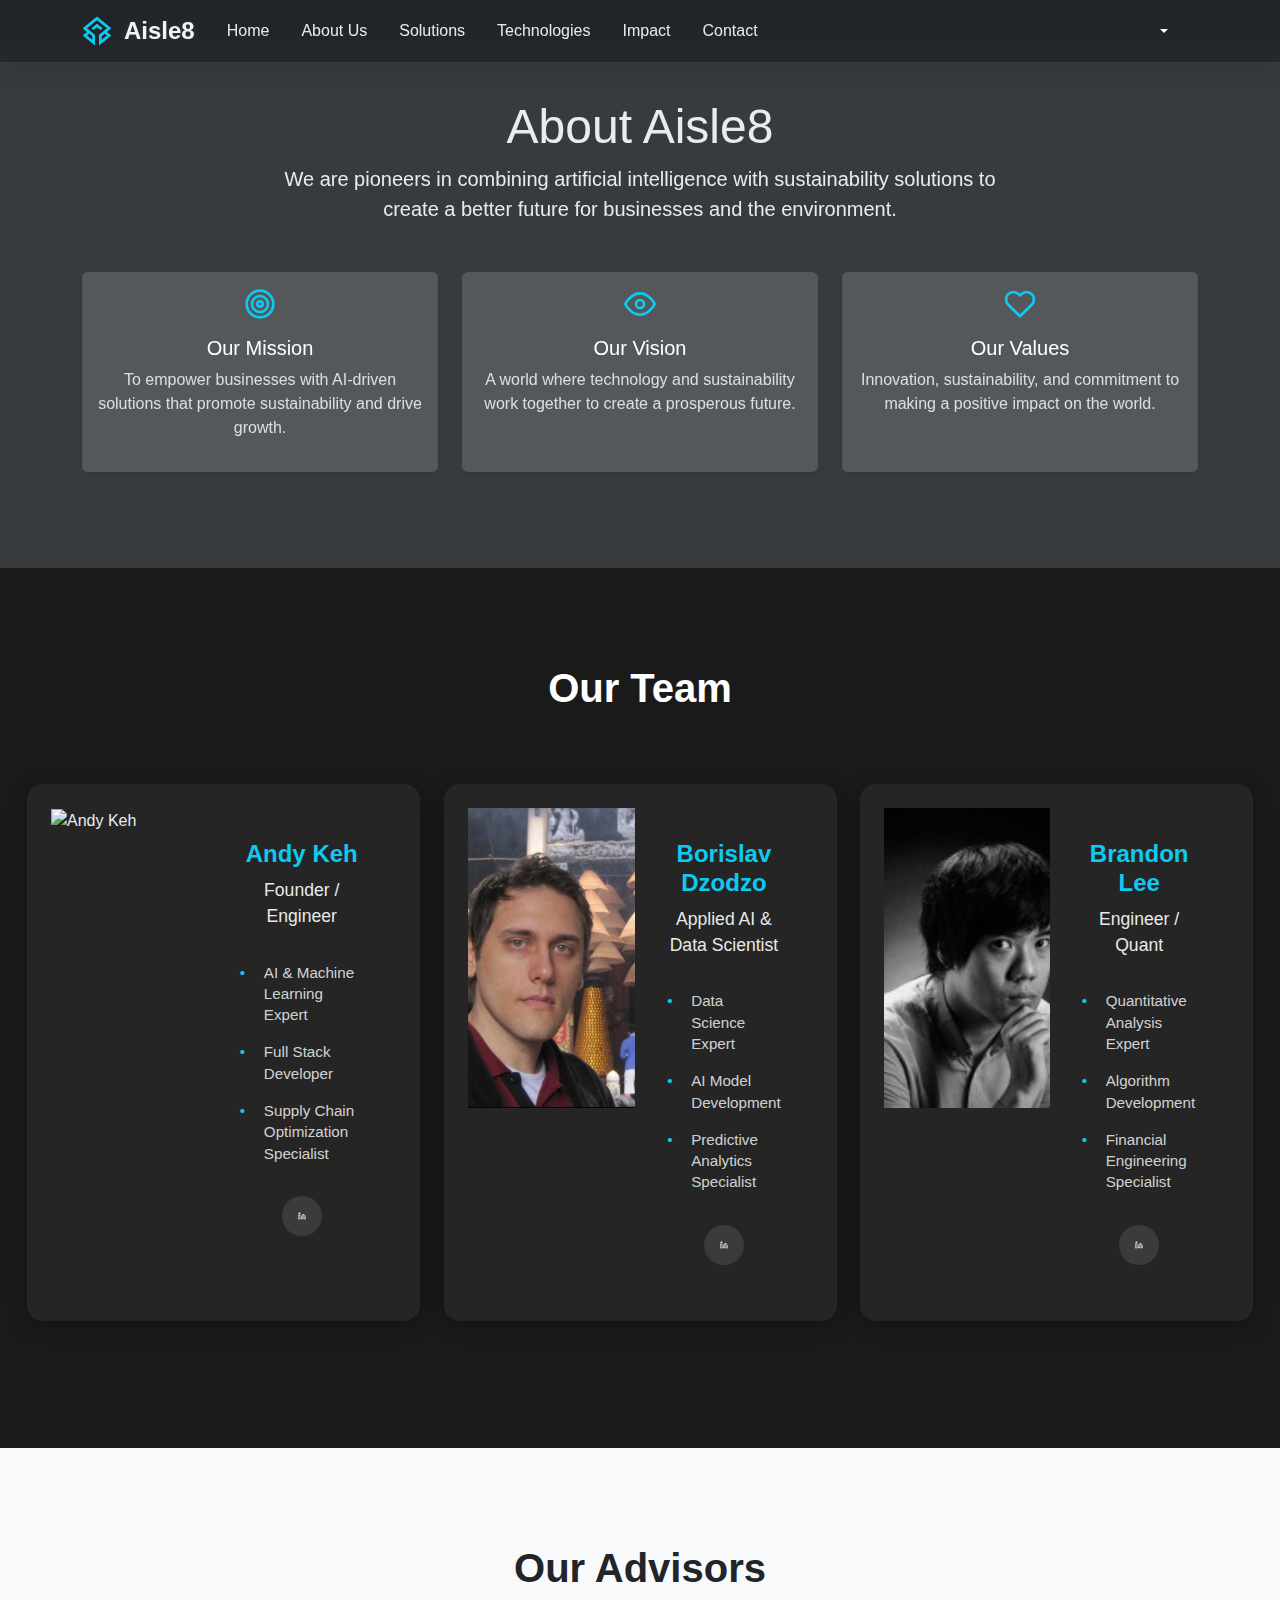
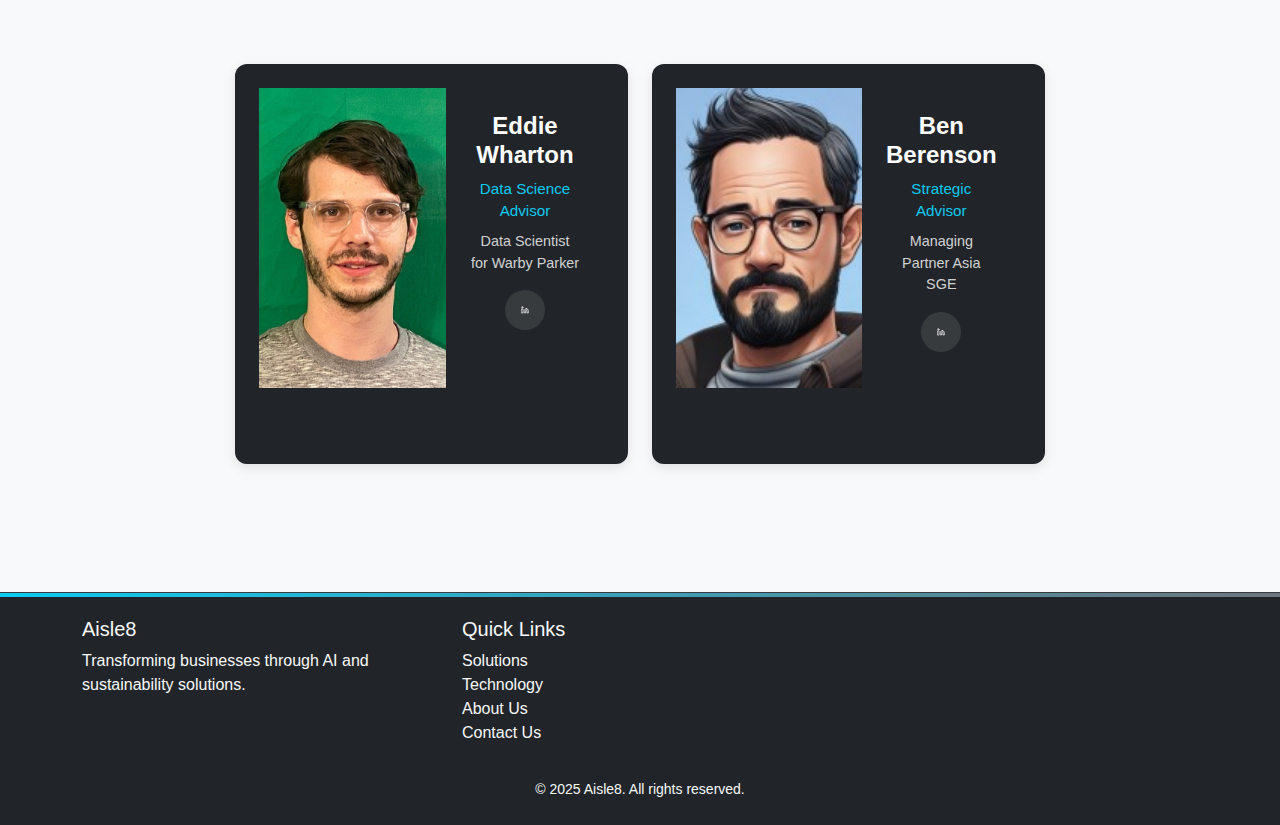
==== about.html @ 393124d9 "initial" ====
﻿<!DOCTYPE html>
<html lang="None" data-bs-theme="dark">
<head>
    <meta charset="UTF-8">
    <meta name="viewport" content="width=device-width, initial-scale=1.0">
    <title>Aisle8 - AI & Sustainability Solutions</title>
    <meta name="description" content="Aisle8 provides cutting-edge AI solutions for sustainable business transformation.">
    <meta name="keywords" content="AI, Sustainability, Retail Solutions, Supply Chain Optimization, Aisle8">
    <meta name="author" content="Aisle8">
    <meta name="description" content="Aisle8 makes sustainability profitable with AI-powered supply chain solutions.">
    <meta name="keywords" content="Aisle8, AI, sustainability, supply chain, retail, optimization, profitability">
    <link href="bootstrap.min.css" rel="stylesheet">
    <link rel="stylesheet" href="style.css">
    <link rel="icon" type="image/svg+xml" href="Aisle8-ICON.svg">
    <link rel="shortcut icon" type="image/svg+xml" href="Aisle8-ICON.svg">
    
    <script src="feather.min.js"></script>
    <script type="module" src="spline-viewer.js"></script>
    <script src="chart.js"></script>
    <script src="main.js"></script>
    <script src="animations.js"></script>
    <script src="charts.js"></script>
    <style>
        /* Critical CSS */
        .team-image img, .advisor-image img {
            aspect-ratio: 1;
            object-fit: cover;
        }
        
        /* Prevent CLS */
        .team-card, .advisor-card {
            min-height: 400px;
            contain: content;
        }
        
        /* Optimize mobile performance */
        @media (max-width: 768px) {
            * {
                -webkit-overflow-scrolling: touch;
            }
            
            img {
                content-visibility: auto;
            }
        }
    </style>
</head>
<body>
    <header class="sticky-top">
        <nav class="navbar navbar-expand-lg navbar-dark">
            <div class="container">
                <a class="navbar-brand" href="index.htm">
                    <img src="Aisle8-ICON.svg" alt="Aisle8 Logo">
                    <span class="brand-text">Aisle8</span>
                </a>
                <button class="navbar-toggler" type="button" data-bs-toggle="collapse" data-bs-target="#navbarNav">
                    <span class="navbar-toggler-icon"></span>
                </button>
                <div class="collapse navbar-collapse" id="navbarNav">
                    <ul class="navbar-nav me-auto">
                        <li class="nav-item">
                            <a class="nav-link" href="index.htm">Home</a>
                        </li>
                        <li class="nav-item">
                            <a class="nav-link" href="about.html">About Us</a>
                        </li>
                        <li class="nav-item">
                            <a class="nav-link" href="solutions.html">Solutions</a>
                        </li>
                        <li class="nav-item">
                            <a class="nav-link" href="technology.html">Technologies</a>
                        </li>
                        <li class="nav-item">
                            <a class="nav-link" href="impact.html">Impact</a>
                        </li>
                        <li class="nav-item">
                            <a class="nav-link" href="contact.html">Contact</a>
                        </li>
                    </ul>
                    
                    <div class="language-selector dropdown">
                        <button class="btn btn-link dropdown-toggle" type="button" id="languageDropdown" data-bs-toggle="dropdown" aria-expanded="false">
                            <i class="feather feather-globe"></i>
                            
                        </button>
                        <ul class="dropdown-menu dropdown-menu-end" aria-labelledby="languageDropdown">
                            <li><a class="dropdown-item" href="index.htm">🇬🇧 English / English</a></li>
                            <li><a class="dropdown-item" href="index.htm">🇪🇸 Spanish / Español</a></li>
                            <li><a class="dropdown-item" href="index.htm">🇫🇷 French / Français</a></li>
                            <li><a class="dropdown-item" href="index.htm">🇩🇪 German / Deutsch</a></li>
                            <li><a class="dropdown-item" href="index.htm">🇨🇳 Chinese / 中文</a></li>
                        </ul>
                    </div>
                </div>
            </div>
        </nav>
    </header>

    <main>
        
            
        

        
<section class="section py-5">
    <div class="container">
        <!-- About Aisle8 -->
        <div class="text-center mb-5 fade-in">
            <h1 class="display-5">About Aisle8</h1>
            <p class="lead mx-auto" style="max-width: 750px;">
                We are pioneers in combining artificial intelligence with sustainability solutions to create a better future for businesses and the environment.
            </p>
        </div>

        <!-- Mission, Vision, Values -->
        <div class="row text-center g-4 mb-5">
            <div class="col-md-4">
                <div class="card h-100 shadow-sm border-0">
                    <div class="card-body">
                        <i data-feather="target" class="mb-3 icon-size text-primary"></i>
                        <h5>Our Mission</h5>
                        <p>To empower businesses with AI-driven solutions that promote sustainability and drive growth.</p>
                    </div>
                </div>
            </div>
            <div class="col-md-4">
                <div class="card h-100 shadow-sm border-0">
                    <div class="card-body">
                        <i data-feather="eye" class="mb-3 icon-size text-primary"></i>
                        <h5>Our Vision</h5>
                        <p>A world where technology and sustainability work together to create a prosperous future.</p>
                    </div>
                </div>
            </div>
            <div class="col-md-4">
                <div class="card h-100 shadow-sm border-0">
                    <div class="card-body">
                        <i data-feather="heart" class="mb-3 icon-size text-primary"></i>
                        <h5>Our Values</h5>
                        <p>Innovation, sustainability, and commitment to making a positive impact on the world.</p>
                    </div>
                </div>
            </div>
        </div>
    </div>
</section>

<!-- Team Section - Full width background -->
<section class="team-section py-5">
    <h2 class="text-center mb-5">Our Team</h2>
    <div class="row g-4 justify-content-center">
        <!-- Team Member: Andy Keh -->
        <div class="col-lg-4 col-md-6">
            <div class="team-card">
                <div class="team-image">
                    <img src="andy.jpg" alt="Andy Keh" loading="lazy" width="300" height="300" onerror="this.onerror=null; this.src='/static/images/placeholder.jpg';">
                </div>
                <div class="team-content">
                    <h3>Andy Keh</h3>
                    <p class="position">Founder / Engineer</p>
                    <ul class="team-details">
                        <li>AI & Machine Learning Expert</li>
                        <li>Full Stack Developer</li>
                        <li>Supply Chain Optimization Specialist</li>
                    </ul>
                    <div class="social-links">
                        <a href="https://www.linkedin.com/in/andykeh" target="_blank" class="linkedin-link">
                            <i data-feather="linkedin"></i>
                        </a>
                    </div>
                </div>
            </div>
        </div>

        <!-- Team Member: Borislav Dzodzo -->
        <div class="col-lg-4 col-md-6">
            <div class="team-card">
                <div class="team-image">
                    <img src="boris.png" alt="Borislav Dzodzo">
                </div>
                <div class="team-content">
                    <h3>Borislav Dzodzo</h3>
                    <p class="position">Applied AI & Data Scientist</p>
                    <ul class="team-details">
                        <li>Data Science Expert</li>
                        <li>AI Model Development</li>
                        <li>Predictive Analytics Specialist</li>
                    </ul>
                    <div class="social-links">
                        <a href="https://www.linkedin.com/in/borislav-dzodzo" target="_blank" class="linkedin-link">
                            <i data-feather="linkedin"></i>
                        </a>
                    </div>
                </div>
            </div>
        </div>

        <!-- Team Member: Brandon Lee -->
        <div class="col-lg-4 col-md-6">
            <div class="team-card">
                <div class="team-image">
                    <img src="brad.jpg" alt="Brandon Lee">
                </div>
                <div class="team-content">
                    <h3>Brandon Lee</h3>
                    <p class="position">Engineer / Quant</p>
                    <ul class="team-details">
                        <li>Quantitative Analysis Expert</li>
                        <li>Algorithm Development</li>
                        <li>Financial Engineering Specialist</li>
                    </ul>
                    <div class="social-links">
                        <a href="https://www.linkedin.com/in/brandon-k-m-lee-588b4a170/" target="_blank" class="linkedin-link">
                            <i data-feather="linkedin"></i>
                        </a>
                    </div>
                </div>
            </div>
        </div>
    </div>
</section>

<!-- Advisors Section -->
<section class="advisors-section">
    <h2 class="text-center mb-5">Our Advisors</h2>
    <div class="row g-4 justify-content-center">
        <!-- Advisor: Tom Gerritsen
        <div class="col-lg-4 col-md-6">
            <div class="advisor-card h-100">
                <div class="advisor-image">
                    <img src="/static/images/tom.jpg" alt="Tom Gerritsen">
                </div>
                <div class="advisor-content">
                    <h3>Tom Gerritsen</h3>
                    <p class="position">AI & Analytics Advisor</p>
                    <p class="company">Group Head of Data Analytics and AI at AIA</p>
                    <a href="https://www.linkedin.com/in/tom-gerritsen" target="_blank" class="linkedin-link">
                        <i data-feather="linkedin"></i> 
                    </a>
                </div>
            </div>
        </div> -->
        
        <!-- Advisor: Eddie Wharton -->
        <div class="col-lg-4 col-md-6">
            <div class="advisor-card h-100">
                <div class="advisor-image">
                    <img src="eddie.jpg" alt="Eddie Wharton">
                </div>
                <div class="advisor-content">
                    <h3>Eddie Wharton</h3>
                    <p class="position">Data Science Advisor</p>
                    <p class="company">Data Scientist for Warby Parker</p>
                    <a href="https://www.linkedin.com/in/eddiewharton" target="_blank" class="linkedin-link">
                        <i data-feather="linkedin"></i> 
                    </a>
                </div>
            </div>
        </div>
        
        <!-- Advisor: Ben Berenson -->
        <div class="col-lg-4 col-md-6">
            <div class="advisor-card h-100">
                <div class="advisor-image">
                    <img src="ben.jpg" alt="Ben Berenson">
                </div>
                <div class="advisor-content">
                    <h3>Ben Berenson</h3>
                    <p class="position">Strategic Advisor</p>
                    <p class="company">Managing Partner Asia SGE</p>
                    <a href="https://www.linkedin.com/in/bberenson" target="_blank" class="linkedin-link">
                        <i data-feather="linkedin"></i> 
                    </a>
                </div>
            </div>
        </div>
    </div>
</section>

<!-- Add mobile-specific styling -->
<style>
@media (max-width: 768px) {
    .team-card, .advisor-card {
        margin-bottom: 2rem;
    }
    
    .team-image img, .advisor-image img {
        max-width: 100%;
        height: auto;
    }
    
    .container {
        padding-left: 15px;
        padding-right: 15px;
        overflow-x: hidden; /* Prevent horizontal scroll */
    }
}
</style>

    </main>

    <footer class="bg-dark text-light py-4">
        <div class="container">
            <div class="row">
                <div class="col-md-4">
                    <h5>Aisle8</h5>
                    <p>Transforming businesses through AI and sustainability solutions.</p>
                </div>
                <div class="col-md-4">
                    <h5>Quick Links</h5>
                    <ul class="list-unstyled">
                        <li><a href="solutions.html" class="text-light">Solutions</a></li>
                        <li><a href="technology.html" class="text-light">Technology</a></li>
                        <li><a href="about.html" class="text-light">About Us</a></li>
                        <li><a href="contact.html" class="text-light">Contact Us</a></li>
                    </ul>
                </div>
                <!-- <div class="col-md-4">
                    <h5>Connect with Us</h5>
                    <a href="https://www.linkedin.com/company/aisle8" target="_blank" class="text-light me-3"><i data-feather="linkedin"></i></a>
                    <a href="https://twitter.com/aisle8" target="_blank" class="text-light"><i data-feather="twitter"></i></a>
                </div> -->
            </div>
            <div class="row mt-3">
                <div class="col text-center">
                    <small>&copy; 2025 Aisle8. All rights reserved.</small>
                </div>
            </div>
        </div>
    </footer>
    

    <script src="bootstrap.bundle.min.js"></script>
    <script src="main.js"></script>
    <script src="animations.js"></script>
    <script>
        feather.replace()
    </script>
    <script>
        // Check if mobile before loading Spline
        const isMobile = /iPhone|iPad|iPod|Android/i.test(navigator.userAgent);
        if (!isMobile) {
            const splineScript = document.createElement('script');
            splineScript.type = 'module';
            splineScript.src = 'https://unpkg.com/@splinetool/viewer@1.9.35/build/spline-viewer.js';
            document.head.appendChild(splineScript);
        }
    </script>
</body>
</html>
---- style.css ----
/* Custom styles building on Bootstrap */
:root {
    --primary-color: var(--bs-info);
    --secondary-color: var(--bs-success);
}

/* General Styles */
body {
    font-family: -apple-system, BlinkMacSystemFont, "Segoe UI", Roboto, Oxygen-Sans, Ubuntu, Cantarell, "Helvetica Neue", sans-serif;
    overflow-y: auto !important;
    height: auto !important;
}
html, body {
    height: 100%;
    margin: 0;
    padding: 0;
    overflow-x: hidden !important;  /* Prevent horizontal scroll */
    width: 100% !important;
}

/* Spline Hero Section - Used by multiple pages */
.hero-section {
    position: relative;
    height: 100vh;
    background: var(--bs-dark);
}

.spline-container {
    position: absolute;
    top: 0;
    left: 0;
    width: 100%;
    height: 100%;
}

/* Technology page specific styles */
.technology-wrapper {
    width: 100%;
    position: relative;
}

/* Technology page hero section */
.technology-wrapper .spline-hero {
    width: 100%;
    height: 100vh;
    position: fixed;  /* Keep fixed */
    top: 0;
    left: 0;
    z-index: 1;
    background: black;
}

.technology-wrapper .spline-hero spline-viewer {
    width: 100%;
    height: 100%;
}

/* Technology page hero text */
.technology-wrapper .hero-text {
    position: absolute;
    top: 50%;
    left: 50%;
    transform: translate(-50%, -50%);
    width: 100%;
    z-index: 2;
}

.technology-wrapper .hero-text .container {
    text-align: center;
}

/* Technology content */
.technology-wrapper .technology-content {
    position: relative;
    z-index: 2;
    margin-top: 100vh; /* This creates space for the fixed hero */
}

/* Glass effect section */
.technology-wrapper .section.glass-effect {
    position: relative;
    padding: 4rem 0;
    background: rgba(0, 0, 0, 0.85);
    backdrop-filter: blur(10px);
    -webkit-backdrop-filter: blur(10px);
}

/* Restore card grid */
.section.glass-effect .container {
    position: relative;
    z-index: 2;
}

/* Remove any extra margins */
.technology-content .row {
    margin-left: 0;
    margin-right: 0;
}

/* Cards */
.technology-wrapper .card {
    background: rgba(255, 255, 255, 0.05);
    backdrop-filter: blur(5px);
    -webkit-backdrop-filter: blur(5px);
    border: 1px solid rgba(255, 255, 255, 0.1);
}

/* Add the home page specific styles */
.home-section {
    position: relative;
    padding: 5rem 0;
}

.home-section.problem-statement {
    background-color: var(--bs-light);
    padding: 5rem 0;
}

.home-section.mission-statement {
    background: var(--primary-color) !important;
    color: #fff !important;
    position: relative !important;
    z-index: 2 !important;
    padding: 5rem 0 !important;
    /* Remove ALL possible animations and effects */
    background-image: none !important;
    animation: none !important;
    -webkit-animation: none !important;
    transform: none !important;
    transition: none !important;
}

.home-section.what-we-do {
    background: linear-gradient(to bottom, rgba(0,0,0,0.8), rgba(0,0,0,0.6));
    color: #fff;
}

/* Keep all the existing card styles */
.card {
    background: rgba(255, 255, 255, 0.05);
    backdrop-filter: blur(10px);
    -webkit-backdrop-filter: blur(10px);
    border: 1px solid rgba(255, 255, 255, 0.05);
    box-shadow: 0 8px 32px rgba(0, 0, 0, 0.1);
    transition: all 0.3s ease;
}

/* Add home-specific card styles */
.home-capability-card,
.home-feature-card {
    background: rgba(255, 255, 255, 0.1);
    backdrop-filter: blur(10px);
    -webkit-backdrop-filter: blur(10px);
    border: 1px solid rgba(255, 255, 255, 0.1);
    padding: 2rem;
    border-radius: 1rem;
    height: 100%;
    transition: transform 0.3s ease;
    color: #fff;
}

/* Keep all existing animations */
@keyframes spin {
    to { transform: rotate(360deg); }
}

/* Keep all existing media queries */
@media (max-width: 768px) {
    .spline-hero {
        height: 60vh;
    }
    
    .technology-content {
        margin-top: 0;
    }
    
    .section {
        padding: 3rem 0;
    }
}

/* Keep all existing Safari support */
@supports not (backdrop-filter: blur(10px)) {
    .technology-content,
    .card {
        background: rgba(18, 18, 18, 0.95);
    }
}
/* Hero Section */
.hero {
    height: 90vh;  /* Restore original height */
    position: relative;
    color: #fff;
    overflow: hidden;
}

.spline-wrapper {
    position: absolute;
    top: 0;
    left: 0;
    width: 100%;
    height: 100vh;  /* Full viewport height */
    z-index: 1;
    overflow: hidden;
}

/* Spline viewer */
spline-viewer {
    position: absolute;
    width: 100%;
    height: 100%;
}

.hero-content {
    position: relative;
    z-index: 2;
    height: 100%;
    display: flex;
    align-items: flex-start;
    padding-top: 15vh;
}

/* Hero Section */
.hero-section {
    padding: 5rem 0;
}

.hero-section .feature-list {
    list-style: none;
    padding-left: 0;
}

.hero-section .feature-list li {
    margin-bottom: 0.5rem;
    display: flex;
    align-items: center;
}

.hero-section .feature-list i {
    flex-shrink: 0;
    width: 24px;
    height: 24px;
}

/* Benefits Section */
.benefit-card {
    background-color: #f8f9fa;
    padding: 2rem;
    border-radius: 8px;
    text-align: center;
    transition: transform 0.3s ease;
    height: 100%;
}

.benefit-card:hover {
    transform: translateY(-5px);
    box-shadow: 0 10px 20px rgba(0, 0, 0, 0.1);
}

.benefit-icon .icon-size {
    width: 48px;
    height: 48px;
}

.metric {
    margin-top: 1.5rem;
}

.metric .counter {
    font-size: 2.5rem;
    font-weight: bold;
    color: var(--primary-color);
}

.metric .metric-label {
    font-size: 1rem;
    color: #6c757d;
}

/* Solutions Overview Section */
.solutions-overview-section h2 {
    font-weight: 700;
}

.solution-item {
    margin-bottom: 5rem;
}

.solution-item h3 {
    font-size: 1.75rem;
    font-weight: 600;
}

.solution-item p {
    font-size: 1rem;
    color: #6c757d;
}

.solution-item ul {
    list-style: none;
    padding-left: 0;
}

.solution-item ul li {
    margin-bottom: 0.5rem;
    display: flex;
    align-items: center;
}

.solution-item ul li i {
    flex-shrink: 0;
    width: 24px;
    height: 24px;
}

.solution-item img {
    max-width: 100%;
    height: auto;
}
/* Solution Card Styles */
.solution-card {
    background: rgba(255, 255, 255, 0.1);
    backdrop-filter: blur(10px);
    -webkit-backdrop-filter: blur(10px);
    border: 1px solid rgba(255, 255, 255, 0.1);
    border-radius: 16px;
    padding: 2rem;
    height: 100%;
    transition: all 0.4s ease;
    position: relative;
    overflow: hidden;
    display: flex;
    flex-direction: column;
}

/* Hover Effects */
.solution-card:hover {
    transform: translateY(-10px);
    box-shadow: 0 20px 40px rgba(0, 0, 0, 0.2);
    background: rgba(255, 255, 255, 0.15);
}

/* Icon Animation */
.solution-card .icon-wrapper {
    transition: all 0.3s ease;
}

.solution-card:hover .icon-wrapper {
    transform: scale(1.1) rotate(5deg);
}

/* Feature List Animation */
.solution-features {
    list-style: none;
    padding: 0;
    margin: 1.5rem 0 0 0;
}

.solution-features li {
    padding: 0.5rem 0;
    position: relative;
    padding-left: 1.5rem;
    transition: all 0.3s ease;
    opacity: 0.8;
}

.solution-features li:before {
    content: '→';
    position: absolute;
    left: 0;
    transition: all 0.3s ease;
    opacity: 0;
    transform: translateX(-10px);
}

.solution-card:hover .solution-features li {
    padding-left: 2rem;
    opacity: 1;
}

.solution-card:hover .solution-features li:before {
    opacity: 1;
    transform: translateX(0);
}

/* Staggered animation for list items */
.solution-features li:nth-child(1) { transition-delay: 0.1s; }
.solution-features li:nth-child(2) { transition-delay: 0.2s; }
.solution-features li:nth-child(3) { transition-delay: 0.3s; }
.solution-features li:nth-child(4) { transition-delay: 0.4s; }

/* Glow effect on hover */
.solution-card::after {
    content: '';
    position: absolute;
    top: 0;
    left: 0;
    right: 0;
    bottom: 0;
    border-radius: 16px;
    background: radial-gradient(circle at var(--mouse-x, 50%) var(--mouse-y, 50%), 
                rgba(255,255,255,0.1) 0%, 
                rgba(255,255,255,0) 60%);
    opacity: 0;
    transition: opacity 0.3s ease;
    pointer-events: none;
}

.solution-card:hover::after {
    opacity: 1;
}

/* Benefit Card Styles */
.benefit-card {
    background-color: #f8f9fa;
    padding: 2rem;
    border-radius: 8px;
    text-align: center;
    height: 100%;
}

.benefit-card p {
    font-size: 0.9rem;
    margin-bottom: 1rem;
    color: #6c757d;
}

.benefit-card .icon-size {
    width: 48px;
    height: 48px;
}

.benefit-card .metric {
    margin-top: 1rem;
}

.benefit-card .metric .counter {
    font-size: 2.5rem;
    font-weight: bold;
    color: var(--primary-color);
}

.benefit-card .metric .metric-label {
    font-size: 1rem;
    color: #6c757d;
}

@media (max-width: 768px) {
    .solution-item .row {
        flex-direction: column !important;
    }
}


/* Modern, minimal content box */
.content-box {
    background: rgba(0, 0, 0, 0.2);
    backdrop-filter: blur(8px);
    -webkit-backdrop-filter: blur(8px);
    padding: 2.5rem;
    border-radius: 12px;
    max-width: 550px;
    margin-left: 5%;
    border: 1px solid rgba(255, 255, 255, 0.1);
    box-shadow: 0 8px 32px 0 rgba(0, 0, 0, 0.37);
}

/* Header section */
.content-header {
    margin-bottom: 2.5rem;
    padding-bottom: 1.5rem;
    border-bottom: 1px solid rgba(255, 255, 255, 0.1);
}

.company-branding {
    display: flex;
    align-items: center;
    gap: 1rem;
}

.company-logo {
    width: 48px;
    height: 48px;
    filter: brightness(0) invert(1);
}

.company-name {
    font-size: 2.25rem;
    font-weight: 600;
    letter-spacing: 0.5px;
    color: #fff;
    margin: 0;
}

/* Main content section */
.content-main {
    h1 {
        font-size: 3.5rem;
        font-weight: 700;
        margin-bottom: 1.5rem;
        line-height: 1.2;
    }
}

.dynamic-text {
    font-size: 1.5rem;
    line-height: 1.4;
    height: 2.1em;
    margin-bottom: 2rem;
}

.button-group {
    display: flex;
    gap: 1rem;
}

/* Custom button styling */
.btn {
    padding: 0.8rem 1.8rem;
    font-size: 1rem;
    font-weight: 500;
    border-radius: 8px;
    transition: all 0.3s ease;
}

.btn-primary {
    background: var(--primary-color);
    border: none;
}

.btn-outline {
    background: transparent;
    border: 1px solid rgba(255, 255, 255, 0.3);
    color: #fff;
}

.btn:hover {
    transform: translateY(-2px);
}

/* Responsive adjustments */
@media (max-width: 768px) {
    .content-box {
        margin: 1rem;
        padding: 2rem;
    }

    .content-box h1 {
        font-size: 2.5rem;
    }

    .content-box p {
        font-size: 1.1rem;
    }
}

/* Loading spinner */
.loading-spinner {
    position: absolute;
    top: 50%;
    left: 50%;
    transform: translate(-50%, -50%);
    z-index: 2;
}

.spline-container.loaded .loading-spinner {
    display: none;
}

/* Enhanced text visibility */
.hero-content h1,
.hero-content p {
    text-shadow: 2px 2px 4px rgba(0, 0, 0, 0.8);
}

.btn-custom {
    position: relative;
    z-index: 3;
    backdrop-filter: blur(5px);
    -webkit-backdrop-filter: blur(5px);
}

/* Ensure text is readable over the 3D scene */
.hero-content h1,
.hero-content p {
    text-shadow: 2px 2px 4px rgba(0, 0, 0, 0.5);
}

/* Make buttons more visible */
.btn-custom {
    position: relative;
    z-index: 3;
    backdrop-filter: blur(5px);
    -webkit-backdrop-filter: blur(5px);
}

/* Optional loading state */
.spline-container::before {
    content: '';
    position: absolute;
    top: 0;
    left: 0;
    width: 100%;
    height: 100%;
    background: var(--bs-dark);
    z-index: 1;
    opacity: 1;
    transition: opacity 0.5s ease;
}

.spline-container.loaded::before {
    opacity: 0;
}

/* Dark theme specific adjustments */
[data-bs-theme="dark"] {
    --bs-body-color: #e9ecef;
    --bs-body-bg: #212529;
}

[data-bs-theme="dark"] .card {
    --bs-card-bg: #2c3034;
    --bs-card-color: #e9ecef;
}

/* Animations */
.fade-in {
    opacity: 1 !important;
    transform: none !important;
    transition: none !important;
}

.fade-in.visible {
    opacity: 1;
    transform: translateY(0);
}

/* Card Hover Effects */
.card {
    transition: transform 0.3s ease;
}

.card:hover {
    transform: translateY(-5px);
}

/* Contact Form Styling */
.contact-form {
    max-width: 600px;
    margin: 0 auto;
    padding: 2rem;
    background: var(--bs-dark);
    border-radius: 8px;
}

/* Section Spacing */
.section {
    position: relative;
    padding: 5rem 0;
    background: var(--bs-dark);
    z-index: 2;
}

.section:nth-child(odd) {
    background-color: #1a1d20; /* Slightly darker for contrast */
}

.section h2 {
    font-weight: 700;
    margin-bottom: 3rem;
}

/* Language Selector Enhancement */
.dropdown-menu {
    --bs-dropdown-bg: var(--bs-dark);
    --bs-dropdown-link-color: var(--bs-light);
    --bs-dropdown-link-hover-bg: var(--bs-gray-700);
}

.dropdown-item.active {
    background-color: var(--primary-color);
}

/* Text Visibility Improvements */
.text-contrast-light {
    color: #ffffff !important;
    text-shadow: 1px 1px 2px rgba(0, 0, 0, 0.5);
}

.text-contrast-dark {
    color: var(--bs-dark);
    text-shadow: 1px 1px 2px rgba(255, 255, 255, 0.5);
}

/* Ensure proper contrast for cards */
.card {
    --bs-card-cap-bg: rgba(0, 0, 0, 0.1);
    --bs-card-border-color: rgba(255, 255, 255, 0.125);
}

/* Footer Enhancements */
footer {
    background-color: #141618; /* Darker than sections */
    color: var(--bs-light);
    padding: 4rem 0 2rem;
    position: relative;
    border-top: 1px solid rgba(255, 255, 255, 0.1);
    z-index: 3;
}

footer::before {
    content: '';
    position: absolute;
    top: 0;
    left: 0;
    right: 0;
    height: 4px;
    background: linear-gradient(90deg, var(--primary-color), var(--secondary-color));
}

footer a {
    color: var(--bs-light);
    text-decoration: none;
    transition: color 0.3s ease;
}

footer a:hover {
    color: var(--primary-color);
}

/* Counter text */
.counter {
    color: var(--bs-info) !important;
}

.icon-size {
    width: 48px;
    height: 48px;
}

.text-primary {
    color: var(--primary-color) !important;
}

/* Counter Styles */
.counter {
    font-size: 3rem;
    font-weight: bold;
    color: var(--primary-color);
}

.section.bg-dark p {
    color: #adb5bd;
}

:root {
    --primary-color: #0dcaf0; /* Bootstrap 'info' color */
    --secondary-color: #6c757d;
    --dark-bg-color: #212529;
    --light-text-color: #ffffff;
    --muted-text-color: #adb5bd;
}

/* Interactive feature cards */
.feature-card {
    padding: 2rem;
    border-radius: 10px;
    background: rgba(255, 255, 255, 0.05);
    transition: all 0.3s ease;
    cursor: pointer;
}

.feature-card:hover {
    transform: translateY(-10px);
    background: rgba(255, 255, 255, 0.1);
    box-shadow: 0 10px 20px rgba(0, 0, 0, 0.2);
}

.feature-card i {
    transition: transform 0.3s ease;
}

.feature-card:hover i {
    transform: scale(1.2);
}

/* Enhanced text contrast */
.text-white {
    text-shadow: 2px 2px 4px rgba(0, 0, 0, 0.5);
}

.counter {
    background: linear-gradient(45deg, var(--primary-color), var(--secondary-color));
    -webkit-background-clip: text;
    background-clip: text;
    -webkit-text-fill-color: transparent;
    font-weight: bold;
}

/* Company branding styles */
.company-branding {
    position: absolute;
    top: 1.5rem;
    left: 2rem;
    z-index: 3;
    display: flex;
    align-items: center;
    gap: 0.75rem;
}

.company-logo {
    width: 32px;
    height: 32px;
    filter: brightness(0) invert(1);
    opacity: 0.95;
}

.company-name {
    font-size: 1.5rem;
    font-weight: 500;
    letter-spacing: 0.5px;
    color: rgba(255, 255, 255, 0.95);
}

/* For Option 1 - Top positioning */
.hero .company-branding {
    position: absolute;
    top: 1.5rem;
    left: 2rem;
    z-index: 3;
}

/* For Option 2 - Content box header */
.content-header {
    margin-bottom: 2rem;
}

/* Responsive adjustments */
@media (max-width: 768px) {
    .hero {
        height: 85vh;
    }
    
    .company-branding {
        top: 1rem;
        left: 1.5rem;
    }
    
    .company-logo {
        width: 32px;
        height: 32px;
    }
    
    .company-name {
        font-size: 1.5rem;
    }
}

/* Enhanced company branding */
.company-branding {
    margin-bottom: 2rem;
}

.company-logo {
    width: 48px;  /* Increased size */
    height: 48px;
    filter: brightness(0) invert(1);
    opacity: 1;
}

.company-name {
    font-size: 2.25rem;  /* Larger text */
    font-weight: 600;
    letter-spacing: 0.5px;
    color: #fff;
}

/* Content box typography */
.content-box h1 {
    font-size: 3.5rem;  /* Larger heading */
    font-weight: 700;
    margin-bottom: 1.5rem;
    line-height: 1.2;
}

.dynamic-text {
    font-size: 1.5rem;
    line-height: 1.4;
    height: 2.1em; /* Fixed height to prevent layout shift */
    margin-bottom: 2rem;
}

.changing-text {
    display: inline-block;
    color: var(--primary-color);
    font-weight: 600;
    opacity: 1;
    transition: opacity 0.5s ease-in-out;
}


/* Problem Statement Section */
.home-section.problem-statement {
    background-color: var(--bs-light);
    padding: 5rem 0;
}

.home-section.problem-statement h2 {
    color: var(--bs-dark);
    font-weight: 600;
    margin-bottom: 3rem;
}

.chart-container {
    background: var(--bs-dark);
    border-radius: 12px;
    padding: 1.5rem;
    box-shadow: 0 8px 32px rgba(0, 0, 0, 0.1);
    margin-bottom: 1rem;
}

.chart-caption {
    color: var(--bs-dark);
    font-size: 1.1rem;
    margin-top: 1rem;
}

.problem-statement .lead {
    color: var(--bs-dark);
}

.problem-statement .text-muted {
    color: #6c757d !important;
}

/* Mission Statement Section - complete cleanup */
.home-section.mission-statement {
    background: var(--primary-color) !important;
    color: #fff !important;
    position: relative !important;
    z-index: 2 !important;
    padding: 5rem 0 !important;
    /* Remove ALL possible animations and effects */
    background-image: none !important;
    animation: none !important;
    -webkit-animation: none !important;
    transform: none !important;
    transition: none !important;
}

/* Remove ALL pseudo-elements */
.home-section.mission-statement::before,
.home-section.mission-statement::after,
.mission-statement *::before,
.mission-statement *::after {
    display: none !important;
    content: none !important;
    animation: none !important;
    -webkit-animation: none !important;
    background: none !important;
    opacity: 0 !important;
    visibility: hidden !important;
}

/* Ensure no animations on child elements */
.home-section.mission-statement * {
    animation: none !important;
    -webkit-animation: none !important;
    transform: none !important;
    transition: none !important;
    background-image: none !important;
}

/* Remove any spline or canvas elements that might be present */
.home-section.mission-statement canvas,
.home-section.mission-statement spline-viewer {
    display: none !important;
}

/* Mission Statement Section */
.mission-statement {
    background-color: var(--primary-color);
    padding: 5rem 0;
    color: white;
}

.mission-title {
    font-size: 3rem;
    font-weight: 700;
    margin-bottom: 2rem;
}

.mission-tagline {
    font-size: 1.5rem;
    line-height: 1.4;
    margin-bottom: 2rem;
    font-weight: 500;
}

.mission-content {
    font-size: 1.2rem;
    line-height: 1.6;
    margin-bottom: 3rem;
    opacity: 0.9;
}

.btn-mission {
    background: white;
    color: var(--primary-color);
    padding: 1rem 2.5rem;
    font-size: 1.1rem;
    font-weight: 600;
    border: none;
    border-radius: 8px;
    transition: all 0.3s ease;
}

.btn-mission:hover {
    transform: translateY(-2px);
    box-shadow: 0 5px 15px rgba(0, 0, 0, 0.2);
    background: white;
    color: var(--primary-color);
}

@media (max-width: 768px) {
    .mission-title {
        font-size: 2.5rem;
    }
    
    .mission-tagline {
        font-size: 1.3rem;
    }
    
    .mission-content {
        font-size: 1.1rem;
    }
}

/* What We Do Section */
.what-we-do {
    position: relative;
    height: 100vh;
    overflow: hidden;
    background: linear-gradient(to bottom, rgba(0,0,0,0.8), rgba(0,0,0,0.6));
}

.what-we-do-spline {
    position: absolute;
    top: 0;
    left: 0;
    width: 100%;
    height: 100%;
    z-index: 1;
}

.what-we-do-spline spline-viewer {
    width: 100%;
    height: 100%;
}

.what-we-do .container {
    position: relative;
    z-index: 2;
    height: 100%;
    display: flex;
    flex-direction: column;
    justify-content: center;
}

/* Card grid adjustments */
.what-we-do .row {
    margin: -0.5rem;
}

/* Mobile adjustments */
@media (max-width: 768px) {
    .what-we-do .container {
        padding: 2rem 1rem;
    }
    
    .what-we-do .row {
        margin: -0.25rem;
    }
    
    .what-we-do .col-lg-4,
    .what-we-do .col-md-6 {
        padding: 0.25rem;
    }
    
    .home-capability-card {
        padding: 1rem;
        font-size: 0.9rem;
    }
    
    .home-capability-card h3 {
        font-size: 1.1rem;
    }
}

/* Solutions Page Styles */
.solution-item {
    margin-bottom: 5rem;
}

.solution-item h2 {
    font-weight: 700;
    margin-bottom: 1.5rem;
}

.solution-item p {
    font-size: 1rem;
    color: #6c757d;
}

.solution-item ul {
    list-style: none;
    padding-left: 0;
}

.solution-item ul li {
    margin-bottom: 0.5rem;
    display: flex;
    align-items: center;
}

.solution-item ul li i {
    flex-shrink: 0;
    width: 24px;
    height: 24px;
}

.btn-custom {
    padding: 0.75rem 2rem;
    border-radius: 50px;
    font-weight: 600;
}

@media (max-width: 768px) {
    .solution-item .row {
        flex-direction: column !important;
    }
}

/* Benefits Section */
.benefit-card {
    background: var(--bs-dark);
    padding: 2rem;
    border-radius: 12px;
    height: 100%;
    color: #fff;
    text-align: center;
}

.benefit-icon {
    width: 64px;
    height: 64px;
    background: var(--primary-color);
    border-radius: 50%;
    display: flex;
    align-items: center;
    justify-content: center;
    margin: 0 auto 1.5rem;
}

.benefit-icon i {
    width: 32px;
    height: 32px;
    color: #fff;
}

.metric {
    margin-top: 1.5rem;
    padding-top: 1.5rem;
    border-top: 1px solid rgba(255, 255, 255, 0.1);
}

.counter {
    font-size: 2.5rem;
    font-weight: 600;
    color: var(--primary-color);
    display: block;
}

.metric-label {
    color: rgba(255, 255, 255, 0.8);
    font-size: 0.9rem;
}

/* Solution Features List */
.solution-features {
    list-style: none;
    padding: 0;
    margin: 1rem 0 0;
}

.solution-features li {
    color: rgba(255, 255, 255, 0.8);
    padding: 0.5rem 0;
    font-size: 0.95rem;
    display: flex;
    align-items: center;
}

.solution-features li:before {
    content: "→";
    color: var(--primary-color);
    margin-right: 0.75rem;
    font-size: 1rem;
}

/* Solution Card Styles */
.solution-card {
    background-color: #1a1a1a;
    padding: 2rem;
    border-radius: 8px;
    text-align: center;
    color: #fff;
}

.solution-card .icon-wrapper {
    margin-bottom: 1rem;
}

.solution-card .icon-size {
    width: 48px;
    height: 48px;
}

.solution-card h3 {
    margin-bottom: 1rem;
}

.solution-card p {
    font-size: 0.95rem;
    margin-bottom: 1rem;
    color: #ccc;
}

.solution-card ul {
    list-style: none;
    padding-left: 0;
}

.solution-card ul li {
    margin-bottom: 0.5rem;
}

/* Responsive Adjustments */
@media (max-width: 768px) {
    .solution-card {
        padding: 1.5rem;
    }

    .solution-card p {
        font-size: 0.9rem;
    }
}
/* Team and Advisor Sections */
.team-section, .advisors-section {
    padding: 5rem 0;
    width: 100%;
    background: var(--bs-dark);  /* Or whatever background you want */
}

.team-section .row,
.advisors-section .row {
    max-width: 1400px;  /* Or whatever max-width you prefer */
    margin: 0 auto;
    padding: 0 15px;
}

.team-section h2,
.advisors-section h2 {
    margin-bottom: 3rem;
}

/* Advisors Section Styling */
.advisors-section {
    background: var(--bs-light);
    padding: 5rem 0;
}

.advisors-section h2 {
    font-size: 2.5rem;
    font-weight: 700;
    color: var(--bs-dark);
    margin-bottom: 3rem;
}

.advisor-card {
    background: var(--bs-dark);  /* Dark background */
    border-radius: 16px;
    overflow: hidden;
    box-shadow: 0 4px 20px rgba(0, 0, 0, 0.1);
    transition: transform 0.3s ease, box-shadow 0.3s ease;
}

.advisor-card:hover {
    transform: translateY(-5px);
    box-shadow: 0 8px 30px rgba(0, 0, 0, 0.15);
}

.advisor-image {
    width: 100%;
    height: 300px;
    overflow: hidden;
    position: relative;
}

.advisor-image img {
    width: 100%;
    height: 100%;
    object-fit: cover;
    transition: transform 0.3s ease;
}

.advisor-card:hover .advisor-image img {
    transform: scale(1.05);
}

.advisor-content {
    padding: 1.5rem;
    text-align: center;
}

.advisor-content h3 {
    color: #fff;  /* White text for names */
    font-size: 1.5rem;
    font-weight: 600;
    margin-bottom: 0.5rem;
}

.advisor-content .position {
    color: var(--bs-info);  /* Blue text for position */
    font-weight: 500;
    margin-bottom: 0.5rem;
}

.advisor-content .company {
    color: rgba(255, 255, 255, 0.8);  /* Slightly transparent white for company */
    font-size: 0.9rem;
}

.advisor-card .linkedin-link {
    color: var(--bs-info);  /* Blue for LinkedIn icon */
    transition: color 0.3s ease;
}

.advisor-card .linkedin-link:hover {
    color: #fff;  /* White on hover */
}

.linkedin-link {
    display: inline-flex;
    align-items: center;
    gap: 0.5rem;
    padding: 0.5rem 1rem;
    background: #0077b5;
    color: #fff;
    border-radius: 8px;
    text-decoration: none;
    font-weight: 500;
    transition: background-color 0.3s ease;
}

.linkedin-link:hover {
    background: #005885;
    color: #fff;
}

.linkedin-link i {
    width: 18px;
    height: 18px;
}

/* Responsive adjustments */
@media (max-width: 768px) {
    .advisor-image {
        height: 250px;
    }
    
    .advisor-content {
        padding: 1.25rem;
    }
    
    .advisor-content h3 {
        font-size: 1.25rem;
    }
    
    .advisor-content .position {
        font-size: 1rem;
    }
}
.team-card, .advisor-card {
    background-color: #ffffff;
    border: none;
    padding: 1.5rem;
    border-radius: 8px;
    display: flex;
    align-items: flex-start;
    height: 100%;
}

.team-photo img, .advisor-photo img {
    width: 100%;
    height: auto;
    border-radius: 50%;
    margin-bottom: 1rem;
}

.team-info, .advisor-info {
    flex: 1;
}

.team-card .team-photo, .advisor-card .advisor-photo {
    flex-shrink: 0;
    margin-right: 1.5rem;
}

.team-card h3, .advisor-card h3 {
    font-size: 1.5rem;
    font-weight: 600;
    margin-bottom: 0.5rem;
}

.team-role, .advisor-role {
    font-size: 1rem;
    color: #6c757d;
    margin-bottom: 1rem;
}

.team-card p, .advisor-card p {
    font-size: 0.95rem;
    color: #343a40;
}

.icon-size {
    width: 48px;
    height: 48px;
}

/* Adjustments for smaller screens */
@media (max-width: 768px) {
    .team-card, .advisor-card {
        flex-direction: column;
        align-items: center;
        text-align: center;
    }

    .team-card .team-photo, .advisor-card .advisor-photo {
        margin-right: 0;
        margin-bottom: 1rem;
    }
}

/* Team Section Styling - Updated */
.team-section {
    background-color: #1a1a1a !important;  /* Dark background */
    padding: 6rem 0 !important;
    width: 100% !important;
    overflow: hidden !important;
}

.team-section h2 {
    color: #fff !important;
    font-size: 2.5rem !important;
    font-weight: 700 !important;
    margin-bottom: 3rem !important;
}

.team-card {
    background: rgba(255, 255, 255, 0.05) !important;
    border-radius: 16px !important;
    overflow: hidden !important;
    box-shadow: 0 4px 20px rgba(0, 0, 0, 0.3) !important;
    transition: all 0.3s ease !important;
    height: 100% !important;
}

.team-card:hover {
    transform: translateY(-10px) !important;
    box-shadow: 0 8px 30px rgba(0, 0, 0, 0.4) !important;
}

.team-image {
    width: 100% !important;
    height: 300px !important;
    position: relative !important;
    overflow: hidden !important;
}

.team-image img {
    width: 100% !important;
    height: 100% !important;
    object-fit: cover !important;
    transition: transform 0.3s ease !important;
}

.team-card:hover .team-image img {
    transform: scale(1.05) !important;
}

.team-content {
    padding: 2rem !important;
    text-align: center !important;
}

.team-content h3 {
    color: var(--primary-color) !important;
    font-size: 1.5rem !important;
    font-weight: 600 !important;
    margin-bottom: 0.5rem !important;
}

.team-content .position {
    color: #fff !important;
    font-size: 1.1rem !important;
    margin-bottom: 1.5rem !important;
    opacity: 0.9 !important;
}

.team-details {
    list-style: none !important;
    padding: 0 !important;
    margin: 0 0 1.5rem 0 !important;
    text-align: left !important;
}

.team-details li {
    color: rgba(255, 255, 255, 0.8) !important;
    padding: 0.5rem 0 0.5rem 1.5rem !important;
    position: relative !important;
    font-size: 0.95rem !important;
    line-height: 1.4 !important;
}

.team-details li:before {
    content: "•" !important;
    color: var(--primary-color) !important;
    position: absolute !important;
    left: 0 !important;
    top: 0.5rem !important;
}

.social-links {
    margin-top: 1.5rem !important;
}

.linkedin-link {
    display: inline-flex !important;
    align-items: center !important;
    justify-content: center !important;
    width: 40px !important;
    height: 40px !important;
    border-radius: 50% !important;
    background: rgba(255, 255, 255, 0.1) !important;
    color: #fff !important;
    transition: all 0.3s ease !important;
}

.linkedin-link:hover {
    background: #0077b5 !important;
    transform: translateY(-3px) !important;
}

.linkedin-link i {
    width: 20px !important;
    height: 20px !important;
}

/* Mobile Responsiveness */
@media (max-width: 768px) {
    .team-section {
        padding: 4rem 0 !important;
    }
    
    .team-image {
        height: 250px !important;
    }
    
    .team-content {
        padding: 1.5rem !important;
    }
}

/* Advisors Section Styling */
.advisors-section {
    padding: 5rem 0;
    background: var(--bs-light);
}

.advisor-card {
    background: var(--bs-dark);
    border-radius: 12px;
    overflow: hidden;
    box-shadow: 0 4px 12px rgba(0, 0, 0, 0.1);
    transition: all 0.3s ease;
    height: 100%;
}

.advisor-card:hover {
    transform: translateY(-5px);
    box-shadow: 0 8px 24px rgba(0, 0, 0, 0.15);
}

.advisor-image {
    width: 100%;
    aspect-ratio: 1;
    overflow: hidden;
    background: #1a1a1a;
}

.advisor-image img {
    width: 100%;
    height: 100%;
    object-fit: cover;
}

.advisor-info {
    padding: 1.5rem;
    background: var(--bs-dark);
    color: #fff;
}

.advisor-info h3 {
    font-size: 1.25rem;
    margin-bottom: 0.5rem;
    color: var(--primary-color);
    font-weight: 600;
}

.advisor-info .position {
    color: rgba(255, 255, 255, 0.9);
    font-size: 1rem;
    margin-bottom: 0.75rem;
    font-weight: 500;
}

.advisor-info .background {
    color: rgba(255, 255, 255, 0.8);
    font-size: 0.9rem;
    line-height: 1.5;
    margin: 0;
}

/* Section header */
.advisors-section h2 {
    color: var(--bs-dark);
    font-weight: 600;
    font-size: 2.5rem;
}

/* Responsive adjustments */
@media (max-width: 768px) {
    .advisors-section {
        padding: 3rem 0;
    }
    
    .advisor-info {
        padding: 1.25rem;
    }
    
    .advisor-info h3 {
        font-size: 1.1rem;
    }
}
/* Hero Section Styles */
.hero-section {
    position: relative;
    min-height: 80vh;
    background: var(--bs-dark);
    overflow: hidden;
}

.spline-container {
    position: absolute;
    top: 0;
    left: 0;
    width: 100%;
    height: 100%;
    z-index: 1;
}

spline-viewer {
    width: 100%;
    height: 100%;
}

.hero-content {
    position: relative;
    z-index: 2;
    padding: 8rem 0;
    pointer-events: none;
}

.hero-content .container {
    pointer-events: auto;
}

.hero-content h1,
.hero-content p {
    color: #ffffff;
    text-shadow: 2px 2px 4px rgba(0, 0, 0, 0.5);
}

@media (max-width: 768px) {
    .hero-section {
        min-height: 60vh;
    }
    
    .hero-content {
        padding: 4rem 0;
    }
}

/* Loading state */
.spline-container::before {
    content: '';
    position: absolute;
    top: 50%;
    left: 50%;
    width: 40px;
    height: 40px;
    margin: -20px 0 0 -20px;
    border: 4px solid rgba(255, 255, 255, 0.3);
    border-top-color: var(--primary-color);
    border-radius: 50%;
    animation: spin 1s linear infinite;
    z-index: 0;
}

@keyframes spin {
    to { transform: rotate(360deg); }
}

/* Responsive adjustments */
@media (max-width: 768px) {
    .hero-section {
        height: 60vh; /* Shorter on mobile */
    }
}

/* Spline Hero Section */
.hero-section {
    position: relative;
    height: 100vh;
    background: var(--bs-dark);
}

.spline-container {
    position: absolute;
    top: 0;
    left: 0;
    width: 100%;
    height: 100%;
}

spline-viewer {
    width: 100%;
    height: 100%;
}

.hero-overlay {
    position: absolute;
    top: 0;
    left: 0;
    width: 100%;
    height: 100%;
    display: flex;
    align-items: center;
    justify-content: center;
    pointer-events: none; /* Allows interaction with Spline */
}

.hero-overlay .container {
    pointer-events: auto; /* Enables text selection */
}

/* Text styling */
.hero-overlay h1,
.hero-overlay p {
    text-shadow: 2px 2px 4px rgba(0, 0, 0, 0.5);
}

/* Content section */
.content-section {
    position: relative;
    background: var(--bs-light);
    padding: 5rem 0;
    z-index: 2;
}

/* Loading state */
.spline-container::before {
    content: '';
    position: absolute;
    top: 50%;
    left: 50%;
    width: 40px;
    height: 40px;
    margin: -20px 0 0 -20px;
    border: 4px solid rgba(255, 255, 255, 0.3);
    border-top-color: var(--primary-color);
    border-radius: 50%;
    animation: spin 1s linear infinite;
    z-index: 0;
}

@keyframes spin {
    to { transform: rotate(360deg); }
}

/* Responsive adjustments */
@media (max-width: 768px) {
    .hero-section {
        height: 60vh; /* Shorter on mobile */
    }
}

/* Technology Page Styling
.technology-wrapper {
    position: relative;
    width: 100%;
} */

/* Spline Hero */
.spline-hero {
    position: fixed;
    top: 0;
    left: 0;
    width: 100%;
    height: 100vh;
    background: var(--bs-dark);
    z-index: 1;
}

spline-viewer {
    width: 100%;
    height: 100%;
}

/* Hero Text */
.hero-text {
    position: fixed;
    top: 35%;  /* Adjusted up from 50% */
    left: 50%;
    transform: translate(-50%, -50%);
    width: 100%;
    z-index: 2;
}

.hero-text h1,
.hero-text p {
    color: #fff;
    text-shadow: 2px 2px 4px rgba(0, 0, 0, 0.5);
}

/* Technology Content */
.technology-content {
    position: relative;
    z-index: 3;
    margin-top: 90vh;  /* Adjust this value to control when content appears */
}

/* Section styling */
.section {
    padding: 5rem 0;
    background: rgba(18, 18, 18, 0.3);
    backdrop-filter: blur(10px);
    -webkit-backdrop-filter: blur(10px);
}

/* Cards */
.card {
    background: rgba(255, 255, 255, 0.05);
    backdrop-filter: blur(10px);
    -webkit-backdrop-filter: blur(10px);
    border: 1px solid rgba(255, 255, 255, 0.05);
    box-shadow: 0 8px 32px rgba(0, 0, 0, 0.1);
    transition: all 0.3s ease;
}

.card:hover {
    transform: translateY(-5px);
    background: rgba(255, 255, 255, 0.08);
    box-shadow: 0 12px 48px rgba(0, 0, 0, 0.2);
}

/* Card content */
.card-body {
    color: rgba(255, 255, 255, 0.9);
}

.card h3, 
.card h5 {
    color: rgba(255, 255, 255, 1);
}

.card p {
    color: rgba(255, 255, 255, 0.8);
}

/* Icon styling */
.icon-wrapper {
    background: rgba(var(--bs-primary-rgb), 0.2);
}

.icon-size {
    color: var(--primary-color);
}

/* Footer */
.footer {
    background: rgba(18, 18, 18, 0.9);
    color: #fff;
    padding: 3rem 0;
    border-top: 1px solid rgba(255, 255, 255, 0.1);
}

/* Responsive */
@media (max-width: 768px) {
    .spline-hero {
        height: 60vh;
    }
    
    .technology-content {
        margin-top: 60vh;
    }
    
    .section {
        padding: 3rem 0;
    }
}

/* Safari support */
@supports not (backdrop-filter: blur(10px)) {
    .technology-content,
    .card {
        background: rgba(18, 18, 18, 0.95);
    }
}

/* Base structure */
html, body {
    height: 100%;
    margin: 0;
    padding: 0;
}

/* Remove any existing background styles for these classes */
.section,
.container,
.row {
    background: transparent;
}

/* Add glass effect to the section */
.section {
    position: relative;
    padding: 5rem 0;
}

/* Add a glass effect background that covers the entire section */
.section::before {
    content: '';
    position: absolute;
    top: 0;
    left: 0;
    right: 0;
    bottom: 0;
    background: rgba(255, 255, 255, 0.1);
    backdrop-filter: blur(10px);
    -webkit-backdrop-filter: blur(10px);
    z-index: -1;
}

/* Ensure content is above the glass effect */
.container {
    position: relative;
    z-index: 1;
}

/* Cards styling */
.card {
    background: rgba(255, 255, 255, 0.05);
    backdrop-filter: blur(10px);
    -webkit-backdrop-filter: blur(10px);
    border: 1px solid rgba(255, 255, 255, 0.05);
    box-shadow: 0 8px 32px rgba(0, 0, 0, 0.1);
}

/* Glass effect for the section */
.glass-effect {
    background: rgba(255, 255, 255, 0.1) !important;
    backdrop-filter: blur(10px);
    -webkit-backdrop-filter: blur(10px);
    border: 1px solid rgba(255, 255, 255, 0.1);
}

/* Override any other background styles */
.section {
    background: transparent !important;
}

.container {
    background: transparent !important;
}

/* Cards styling */
.card {
    background: rgba(255, 255, 255, 0.05);
    backdrop-filter: blur(10px);
    -webkit-backdrop-filter: blur(10px);
    border: 1px solid rgba(255, 255, 255, 0.05);
    box-shadow: 0 8px 32px rgba(0, 0, 0, 0.1);
}
/* SDG Section Styles */
.sdg-section {
    padding-top: 2rem;
    padding-bottom: 2rem;
}

.sdg-card {
    background-color: #ffffff;
    padding: 1.5rem;
    border-radius: 8px;
    transition: transform 0.3s ease, box-shadow 0.3s ease;
    box-shadow: 0 4px 6px rgba(0, 0, 0, 0.1);
}

.sdg-card:hover {
    transform: translateY(-5px);
    box-shadow: 0 10px 20px rgba(0, 0, 0, 0.15);
}

.sdg-card img {
    max-width: 80px;
    margin-bottom: 1rem;
}

.sdg-card h3 {
    font-size: 1.25rem;
    font-weight: 600;
    margin-bottom: 1rem;
    color: #343a40;
}

.sdg-card p {
    font-size: 0.95rem;
    color: #6c757d;
}

@media (max-width: 768px) {
    .sdg-card {
        margin-bottom: 2rem;
    }
}

/* Call to Action Section */
.call-to-action {
    padding: 4rem 0;
    background-color: #f8f9fa;
}

.call-to-action h2 {
    font-weight: 700;
    margin-bottom: 1rem;
}

.call-to-action p {
    margin-bottom: 2rem;
    color: #6c757d;
}

.call-to-action .btn-primary {
    padding: 0.75rem 2rem;
    font-size: 1.125rem;
    border-radius: 50px;
}

/* Impact Page Styling */
.impact-wrapper {
    position: relative;
    min-height: 100vh;
    background: var(--bs-dark);
    color: #fff;
}

.impact-hero {
    padding: 5rem 0;
    background: rgba(0, 0, 0, 0.3);
    backdrop-filter: blur(10px);
    -webkit-backdrop-filter: blur(10px);
}

/* Glass effect cards */
.sdg-card {
    background: rgba(255, 255, 255, 0.05);
    backdrop-filter: blur(10px);
    -webkit-backdrop-filter: blur(10px);
    border: 1px solid rgba(255, 255, 255, 0.05);
    box-shadow: 0 8px 32px rgba(0, 0, 0, 0.1);
    transition: all 0.3s ease;
}

.sdg-card:hover {
    transform: translateY(-5px);
    background: rgba(255, 255, 255, 0.08);
    box-shadow: 0 12px 48px rgba(0, 0, 0, 0.2);
}

/* Icon styling */
.sdg-icon {
    width: 64px;
    height: 64px;
    margin: 0 auto;
    display: flex;
    align-items: center;
    justify-content: center;
    background: rgba(var(--bs-primary-rgb), 0.1);
    border-radius: 50%;
}

.icon-size {
    width: 32px;
    height: 32px;
    color: var(--primary-color);
}

/* Text colors */
.sdg-card h3 {
    color: rgba(255, 255, 255, 0.9);
}

.sdg-card p {
    color: rgba(255, 255, 255, 0.7);
}

/* Call to action section */
.call-to-action {
    padding: 4rem 0;
    background: rgba(0, 0, 0, 0.2);
    backdrop-filter: blur(5px);
    -webkit-backdrop-filter: blur(5px);
    border-radius: 1rem;
    margin-top: 4rem;
}

/* Contact form styling */
.contact-wrapper {
    position: relative;
    min-height: 100vh;
    padding: 5rem 0;
    background: var(--bs-dark);
}

.contact-form-container {
    padding: 3rem;
    border-radius: 1rem;
    background: rgba(255, 255, 255, 0.05);
    backdrop-filter: blur(10px);
    -webkit-backdrop-filter: blur(10px);
    border: 1px solid rgba(255, 255, 255, 0.1);
}

/* Glass effect form inputs */
.glass-input {
    background: rgba(255, 255, 255, 0.1);
    border: 1px solid rgba(255, 255, 255, 0.1);
    color: #fff;
    backdrop-filter: blur(5px);
    -webkit-backdrop-filter: blur(5px);
}

.glass-input:focus {
    background: rgba(255, 255, 255, 0.15);
    border-color: rgba(255, 255, 255, 0.2);
    color: #fff;
    box-shadow: 0 0 0 0.25rem rgba(var(--bs-primary-rgb), 0.25);
}

.glass-input::placeholder {
    color: rgba(255, 255, 255, 0.5);
}

/* Form label styling */
.form-label {
    font-weight: 500;
}

/* Button styling */
.btn-primary {
    padding: 0.75rem 2rem;
}

@media (max-width: 768px) {
    .contact-form-container {
        padding: 2rem 1.5rem;
    }
}

/* Home page specific styles */
.home-section {
    position: relative;
    padding: 5rem 0;
    background: transparent;
}

/* Hero section */
.hero {
    position: relative;
    height: 100vh;
    overflow: hidden;
}

.spline-wrapper {
    position: absolute;
    top: 0;
    left: 0;
    width: 100%;
    height: 100%;
}

spline-viewer {
    width: 100% !important;
    height: 100% !important;
    transform: none !important;
}
/* Home Page Styles */
.home-page {
    /* Global Variables */
    :root {
        --primary-color: var(--bs-info);
        --secondary-color: var(--bs-success);
        --dark-bg-color: #212529;
        --light-text-color: #ffffff;
        --muted-text-color: #adb5bd;
    }

    /* Hero Section */
    .hero-section {
        position: relative;
        height: 90vh;
        color: #fff;
        overflow: hidden;
    }

    .spline-wrapper {
        position: absolute;
        top: 0;
        left: 0;
        width: 100%;
        height: 100%;
        overflow: hidden;
    }

    .hero-content {
        position: relative;
        z-index: 2;
        height: 100%;
        display: flex;
        align-items: flex-start;
        padding-top: 15vh;
    }

    .content-box {
        background: rgba(0, 0, 0, 0.2);
        backdrop-filter: blur(8px);
        padding: 2.5rem;
        border-radius: 12px;
        max-width: 550px;
        margin-left: 5%;
        border: 1px solid rgba(255, 255, 255, 0.1);
        box-shadow: 0 8px 32px rgba(0, 0, 0, 0.37);
    }

    .content-header {
        margin-bottom: 2.5rem;
        padding-bottom: 1.5rem;
        border-bottom: 1px solid rgba(255, 255, 255, 0.1);
    }

    .company-branding {
        display: flex;
        align-items: center;
        gap: 1rem;
    }

    .company-logo {
        width: 48px;
        height: 48px;
        filter: brightness(0) invert(1);
    }

    .company-name {
        font-size: 2.25rem;
        font-weight: 600;
        letter-spacing: 0.5px;
        color: #fff;
        margin: 0;
    }

    .content-main h1 {
        font-size: 3.5rem;
        font-weight: 700;
        margin-bottom: 1.5rem;
        line-height: 1.2;
    }

    .dynamic-text {
        font-size: 1.5rem;
        line-height: 1.4;
        margin-bottom: 2rem;
    }

    .changing-text {
        color: var(--primary-color);
        font-weight: 600;
    }

    .button-group {
        display: flex;
        gap: 1rem;
    }

    .btn {
        padding: 0.8rem 1.8rem;
        font-size: 1rem;
        font-weight: 500;
        border-radius: 8px;
        transition: all 0.3s ease;
    }

    .btn-primary {
        background: var(--primary-color);
        border: none;
        color: #fff;
    }

    .btn-outline {
        background: transparent;
        border: 1px solid rgba(255, 255, 255, 0.3);
        color: #fff;
    }

    .btn:hover {
        transform: translateY(-2px);
    }

    /* Problem Statement Section */
    .home-section.problem-statement {
        background-color: var(--bs-light);
        padding: 5rem 0;
    }

    .home-section.problem-statement h2 {
        color: var(--bs-dark);
        font-weight: 600;
        margin-bottom: 3rem;
    }

    .chart-container {
        background: var(--bs-dark);
        border-radius: 12px;
        padding: 1.5rem;
        box-shadow: 0 8px 32px rgba(0, 0, 0, 0.1);
        margin-bottom: 1rem;
    }

    .chart-caption {
        color: var(--bs-dark);
        font-size: 1.1rem;
        margin-top: 1rem;
    }

    .problem-statement .lead {
        color: var(--bs-dark);
    }

    .problem-statement .text-muted {
        color: #6c757d !important;
    }

    /* Mission Statement Section */
    .home-section.mission-statement {
        background: var(--primary-color) !important;
        color: #fff !important;
        position: relative !important;
        z-index: 2 !important;
        padding: 5rem 0 !important;
    }

    .home-section.mission-statement h2 {
        font-size: 2.5rem;
        font-weight: 700;
        margin-bottom: 1rem;
    }

    .home-section.mission-statement h3 {
        font-size: 2rem;
        font-weight: 600;
        margin-bottom: 2rem;
        color: #fff;
    }

    .home-section.mission-statement p.lead {
        font-size: 1.25rem;
        font-weight: 400;
        margin-bottom: 1.5rem;
    }

    .home-section.mission-statement p {
        font-size: 1rem;
        font-weight: 300;
        color: #e9ecef;
        margin-bottom: 2rem;
    }

    .home-section.mission-statement .btn-custom {
        padding: 0.75rem 2rem;
        border-radius: 50px;
        font-weight: 600;
        background-color: #fff;
        color: #0d6efd;
        transition: background-color 0.3s, color 0.3s;
    }

    .home-section.mission-statement .btn-custom:hover {
        background-color: #0d6efd;
        color: #fff;
    }

    /* What We Do Section */
    .home-section.what-we-do {
        background: linear-gradient(to bottom, rgba(0,0,0,0.8), rgba(0,0,0,0.6));
        color: #fff;
        padding: 5rem 0;
    }

    .home-section.what-we-do h2 {
        color: #fff;
        font-weight: 600;
        font-size: 2.5rem;
    }

    .home-capability-card {
        background: rgba(255, 255, 255, 0.05);
        backdrop-filter: blur(10px);
        border: 1px solid rgba(255, 255, 255, 0.1);
        padding: 2rem;
        border-radius: 1rem;
        height: 100%;
        transition: transform 0.3s ease;
    }

    .home-capability-card:hover {
        transform: translateY(-5px);
    }

    .home-capability-card .icon-wrapper {
        width: 48px;
        height: 48px;
        background: var(--primary-color);
        border-radius: 12px;
        display: flex;
        align-items: center;
        justify-content: center;
        margin-bottom: 1.5rem;
    }

    .home-capability-card .icon-wrapper i {
        color: #fff;
        width: 24px;
        height: 24px;
    }

    .home-capability-card h3 {
        font-size: 1.25rem;
        margin-bottom: 1rem;
        color: #fff;
    }

    .home-capability-card p {
        color: rgba(255, 255, 255, 0.8);
        margin: 0;
        font-size: 0.95rem;
        line-height: 1.5;
    }

    /* Why Choose Us Section */
    .home-section.why-choose-us {
        padding: 5rem 0;
        background: rgba(255, 255, 255, 0.05);
        backdrop-filter: blur(10px);
        color: #fff;
    }

    .home-section.why-choose-us h2 {
        color: #fff;
        font-weight: 600;
        font-size: 2.5rem;
    }

    .home-feature-card {
        background: rgba(255, 255, 255, 0.1);
        backdrop-filter: blur(10px);
        -webkit-backdrop-filter: blur(10px);
        padding: 2rem;
        border-radius: 1rem;
        height: 100%;
        transition: transform 0.3s ease;
    }

    .home-feature-card:hover {
        transform: translateY(-5px);
    }

    .home-feature-card i {
        width: 48px;
        height: 48px;
        color: var(--primary-color);
        margin-bottom: 1rem;
    }

    .home-feature-card h3 {
        font-size: 1.25rem;
        margin-bottom: 1rem;
        color: #fff;
    }

    .home-feature-card p {
        color: rgba(255, 255, 255, 0.8);
        margin: 0;
        font-size: 0.95rem;
        line-height: 1.5;
    }

    /* Fade-in Animation */
    .fade-in {
        opacity: 0;
        transform: translateY(20px);
        transition: opacity 0.6s ease-out, transform 0.6s ease-out;
    }

    .fade-in.visible {
        opacity: 1;
        transform: translateY(0);
    }

    /* Icon Size */
    .icon-size {
        width: 48px;
        height: 48px;
    }

    /* Responsive Adjustments */
    @media (max-width: 768px) {
        .hero-section {
            height: 85vh;
        }

        .company-branding {
            top: 1rem;
            left: 1.5rem;
        }

        .company-logo {
            width: 32px;
            height: 32px;
        }

        .company-name {
            font-size: 1.5rem;
        }

        .content-box {
            margin: 1rem;
            padding: 2rem;
        }

        .content-main h1 {
            font-size: 2.5rem;
        }

        .dynamic-text {
            font-size: 1.1rem;
        }

        .home-section.mission-statement {
            padding: 4rem 1rem;
        }

        .home-section.mission-statement h2 {
            font-size: 2rem;
        }

        .home-section.mission-statement h3 {
            font-size: 1.75rem;
        }

        .home-section.mission-statement p.lead {
            font-size: 1.15rem;
        }
    }
}
}

/* Home page specific section backgrounds */
.home-problem-statement {
    background: rgba(255, 255, 255, 0.05);
    backdrop-filter: blur(10px);
    -webkit-backdrop-filter: blur(10px);
}

.home-mission-statement {
    background: rgba(0, 0, 0, 0.3);
    backdrop-filter: blur(10px);
    -webkit-backdrop-filter: blur(10px);
}

.home-what-we-do {
    background: rgba(255, 255, 255, 0.05);
    backdrop-filter: blur(10px);
    -webkit-backdrop-filter: blur(10px);
}

/* Home page specific cards */
.home-capability-card,
.home-feature-card {
    background: rgba(255, 255, 255, 0.05);
    backdrop-filter: blur(10px);
    -webkit-backdrop-filter: blur(10px);
    border: 1px solid rgba(255, 255, 255, 0.1);
    padding: 2rem;
    border-radius: 1rem;
    height: 100%;
    transition: transform 0.3s ease;
}

/* Problem Statement Section specific styling */
.section.problem-statement {
    position: relative;
    background: #ffffff;
    color: #000;
    z-index: 2;
}

.section.problem-statement h2,
.section.problem-statement .lead,
.section.problem-statement p {
    color: #000;
}

.section.problem-statement .text-muted {
    color: #6c757d !important;
}

.section.problem-statement .chart-container {
    background: #f8f9fa;
    border: 1px solid #dee2e6;
    box-shadow: 0 2px 4px rgba(0, 0, 0, 0.05);
}

.section.problem-statement .chart-caption {
    color: #495057;
}

/* Mission Statement Section - restore colored background */
.section.mission-statement {
    background: linear-gradient(135deg, 
        var(--primary-color) 0%, 
        var(--secondary-color) 100%
    ) !important;
    color: #fff;
    position: relative;
    z-index: 2;
}

/* What We Do Section */
.section.what-we-do {
    background: #ffffff;
    padding: 5rem 0;
    position: relative;
    z-index: 2;
}

.section.what-we-do h2 {
    color: #000;
    margin-bottom: 3rem;
}

.home-capability-card {
    background: #fff;
    border: 1px solid #dee2e6;
    border-radius: 12px;
    padding: 2rem;
    height: 100%;
    transition: all 0.3s ease;
    box-shadow: 0 4px 6px rgba(0, 0, 0, 0.05);
}

.home-capability-card:hover {
    transform: translateY(-5px);
    box-shadow: 0 10px 20px rgba(0, 0, 0, 0.1);
}

.home-capability-card h3 {
    color: #212529;
    margin: 1rem 0;
}

.home-capability-card p {
    color: #6c757d;
}

.icon-wrapper {
    color: var(--primary-color);
    margin-bottom: 1rem;
}

/* Hero Section Responsive Fixes */
.hero {
    height: 100vh;
    position: relative;
    overflow: hidden;
    min-height: 600px; /* Minimum height for smaller screens */
}

.spline-wrapper {
    position: absolute;
    top: 0;
    left: 0;
    width: 100%;
    height: 100%;
}

spline-viewer {
    width: 100% !important;
    height: 100% !important;
}

.hero-content {
    position: relative;
    z-index: 2;
    height: 100%;
    display: flex;
    align-items: center;
    padding: 2rem 0;
}

/* Responsive adjustments */
@media (max-width: 1200px) {
    .hero {
        height: 90vh;
    }
    
    .hero-content {
        padding-top: 4rem;
    }
}

@media (max-width: 768px) {
    .hero {
        height: 80vh;
    }
    
    .content-box {
        padding: 2rem;
    }
    
    .hero-content h1 {
        font-size: 2rem;
    }
    
    .hero-content p {
        font-size: 1rem;
    }
}
@media (max-width: 576px) {
    .hero {
        height: 70vh;
    }
    
    .content-box {
        padding: 1.5rem;
    }
}

/* Fix for very tall screens */
@media (min-aspect-ratio: 2/1) {
    .hero {
        height: auto;
        min-height: 100vh;
    }
}

/* Chart Container Styling */
.chart-container {
    background: var(--bs-dark);
    border-radius: 12px;
    padding: 1.5rem;
    box-shadow: 0 8px 32px rgba(0, 0, 0, 0.1);
    margin-bottom: 1rem;
    height: 400px;  /* Fixed height for both charts */
    display: flex;
    flex-direction: column;
}

.chart-title {
    color: rgba(255, 255, 255, 0.9);  /* Make sure title is visible on dark background */
    font-size: 1.1rem;
    font-weight: 500;
    margin-bottom: 1.5rem;
    text-align: center;
}

/* Make sure both canvases maintain aspect ratio */
.chart-container canvas {
    flex: 1;
    width: 100% !important;
    height: auto !important;
    max-height: 300px;  /* Ensure space for title */
}

/* Remove the old caption styling since we moved it to the top */
.chart-caption {
    display: none;
}

/* What We Do Section icon styling */
.home-capability-card .icon-wrapper {
    width: 48px;
    height: 48px;
    background: var(--primary-color);
    border-radius: 12px;
    display: flex;
    align-items: center;
    justify-content: center;
    margin-bottom: 1.5rem;
}

.home-capability-card .icon-wrapper svg,
.home-capability-card .icon-wrapper i {
    width: 24px;
    height: 24px;
    color: #fff;
    stroke: #fff; /* Add this for SVG icons */
}

/* Specific styling for the last card (leaf icon) */
.home-capability-card .icon-wrapper i[data-feather="leaf"] {
    stroke: #fff;
    fill: none;
}

/* What We Do Section with Spline background */
.home-section.what-we-do {
    position: relative;
    padding: 5rem 0;
    min-height: auto;  /* Remove fixed height */
    overflow: hidden;
    background: rgba(0, 0, 0, 0.5);  /* Dark overlay */
}

/* Spline background positioning */
.spline-background {
    position: absolute;
    top: 0;
    left: 0;
    width: 100%;
    height: 100%;
    z-index: 1;
}

.spline-background::after {
    content: '';
    position: absolute;
    top: 0;
    left: 0;
    right: 0;
    bottom: 0;
    background: rgba(0, 0, 0, 0.3);  /* Additional overlay for more darkness */
    z-index: 1;
}

.spline-background spline-viewer {
    width: 100%;
    height: 100%;
    opacity: 0.8;  /* Slightly reduce the opacity of the Spline animation */
}

/* Content positioning */
.what-we-do .container {
    position: relative;
    z-index: 2;
    padding: 2rem 0;  /* Reduced padding */
}

/* Card grid adjustments */
.what-we-do .row {
    margin: -1rem;  /* Negative margin to reduce space between cards */
}

.what-we-do .col-lg-4 {
    padding: 1rem;  /* Reduced padding around cards */
}

/* Rest of your existing styles remain the same */

/* Solutions Page Layout */
.hero-section {
    min-height: auto;  /* Remove fixed height */
    padding: 5rem 0;   /* Add proper padding */
    background: var(--bs-dark);
}

/* Solutions Grid Container */
.solutions-grid {
    margin-bottom: 3rem;  /* Add space at bottom */
}

/* Card Container */
.col-lg-4.col-md-6 {
    margin-bottom: 2rem;  /* Add space between rows */
}

/* Solution Card */
.solution-card {
    background: rgba(255, 255, 255, 0.1);
    backdrop-filter: blur(10px);
    -webkit-backdrop-filter: blur(10px);
    border: 1px solid rgba(255, 255, 255, 0.1);
    border-radius: 16px;
    padding: 2rem;
    height: 100%;  /* Full height */
    transition: all 0.4s ease;
    position: relative;
    overflow: hidden;
    display: flex;          /* Use flexbox */
    flex-direction: column; /* Stack content vertically */
}

/* Ensure content fits */
.solution-card h3 {
    margin-bottom: 1rem;
}

.solution-card p {
    flex-grow: 1;  /* Allow paragraph to grow */
    margin-bottom: 1rem;
}

.solution-features {
    margin-top: auto;  /* Push to bottom */
}

/* Update the hero section container */
.hero-section .container {
    max-width: 1400px;  /* Slightly wider container */
    padding: 0 2rem;    /* Add horizontal padding */
}

/* Main content wrapper */
main {
    position: relative;
    width: 100%;
    height: auto;
    min-height: 100vh;
    overflow-y: auto;
    overflow-x: hidden;
}

/* Solutions page specific styles */
.hero-section.bg-dark {
    flex: 1;  /* Allow section to grow */
    padding: 5rem 0;
    margin-bottom: 0;  /* Remove margin bottom */
}

/* Remove margin top from footer when after solutions page */
.solutions-page footer.mt-5 {
    margin-top: 0 !important;
}

/* Solutions grid container */
.solutions-grid {
    margin-bottom: 0;  /* Remove bottom margin */
    padding-bottom: 2rem;  /* Add padding instead */
}

/* Footer positioning */
footer {
    position: relative;  /* Ensure footer stays at bottom */
    z-index: 2;
}

/* Home Page Hero Section specific styles */
.home-page .hero-section {
    position: relative;
    height: 100vh;
    width: 100%;
    overflow: hidden;
    display: flex;
    align-items: center;
}

.home-page .spline-wrapper {
    position: absolute;
    top: 0;
    left: 0;
    right: 0;
    bottom: 0;
    width: 100%;
    height: 100%;
}

.home-page .spline-wrapper spline-viewer {
    width: 100% !important;
    height: 100% !important;
}

.home-page .hero-content {
    width: 100%;
    padding: 0 1rem;
    display: flex;
    justify-content: flex-start;
    align-items: center;
}

.home-page .content-box {
    max-width: 550px;
    width: 90%;
    margin: 0 auto;
    margin-left: 5%;
}

/* Responsive adjustments for home page hero */
@media (max-width: 768px) {
    .home-page .hero-section {
        height: 90vh;
    }
    
    .home-page .hero-content {
        padding: 2rem 1rem;
    }
    
    .home-page .content-box {
        margin: 0 auto;  /* Center on mobile */
        width: 95%;
    }
}

@media (max-width: 576px) {
    .home-page .hero-section {
        height: 85vh;
    }
}

/* Home Hero Override - specific to home page hero */
.home-hero-section {
    position: relative !important;
    width: 100% !important;  /* Changed from 100vw to prevent horizontal scroll */
    height: 100vh !important;
    min-height: 600px !important;
    overflow: hidden !important;
    display: flex !important;
    align-items: center !important;
}

.home-hero-section .spline-wrapper {
    position: absolute !important;
    top: 0 !important;
    left: 50% !important;  /* Center the wrapper */
    transform: translateX(-50%) !important;  /* Center the wrapper */
    width: 100% !important;
    height: 100% !important;
    z-index: 1 !important;
}

.home-hero-section .spline-wrapper spline-viewer {
    width: 100% !important;
    height: 100% !important;
    position: absolute !important;
    top: 0 !important;
    left: 0 !important;
    right: 0 !important;
    bottom: 0 !important;
    object-fit: cover !important;  /* Ensure it covers the area */
    object-position: center !important;  /* Center the content */
}

.home-hero-section .hero-content {
    position: relative !important;
    z-index: 2 !important;
    width: 100% !important;
    padding: 0 20px !important;  /* Add padding for mobile */
}

.home-hero-section .content-box {
    max-width: 550px !important;
    margin-left: 5% !important;
    background: rgba(0, 0, 0, 0.2) !important;
    backdrop-filter: blur(8px) !important;
    padding: 2.5rem !important;
    border-radius: 12px !important;
}

/* Content spacing fixes */
.home-hero-section .content-main h1 {
    margin-bottom: 1.5rem !important;  /* Space after main heading */
}

.home-hero-section .dynamic-text {
    margin-bottom: 2rem !important;  /* Space after subtext */
}

.home-hero-section .button-group {
    margin-top: 2rem !important;  /* Space before buttons */
}

/* Responsive overrides */
@media (max-width: 768px) {
    .home-hero-section {
        height: 100vh !important;
        padding: 20px !important;
    }
    
    .home-hero-section .content-box {
        margin: 0 auto !important;
        width: 100% !important;
        max-width: 450px !important;
        padding: 2rem !important;
    }

    .home-hero-section .content-main h1 {
        font-size: 2rem !important;  /* Smaller heading on mobile */
        margin-bottom: 1.25rem !important;
    }

    .home-hero-section .dynamic-text {
        font-size: 1.1rem !important;  /* Smaller subtext on mobile */
        margin-bottom: 2.5rem !important;  /* More space on mobile */
    }

    .home-hero-section .button-group {
        display: flex !important;
        flex-direction: column !important;
        gap: 1rem !important;  /* Space between stacked buttons */
    }

    .home-hero-section .button-group .btn {
        width: 100% !important;  /* Full width buttons on mobile */
    }
}

/* Extra small devices */
@media (max-width: 576px) {
    .home-hero-section .content-box {
        padding: 1.5rem !important;
    }

    .home-hero-section .content-main h1 {
        font-size: 1.75rem !important;
    }
}

/* Home page hero specific styles - will override other styles */
.home-hero-section {
    position: relative !important;
    width: 100% !important;
    height: 100vh !important;  /* Full viewport height */
    min-height: 800px !important;  /* Increased minimum height */
    display: flex !important;
    align-items: center !important;
    overflow: hidden !important;
    background: black !important;
}

/* Spline container for home page */
.home-hero-section .spline-background {
    position: absolute !important;
    width: 100% !important;
    height: 100vh !important;  /* Full viewport height */
    display: flex !important;
    justify-content: center !important;
    align-items: center !important;
    z-index: 1 !important;
}

/* Spline viewer sizing */
.home-hero-section .spline-background spline-viewer {
    width: 100% !important;
    height: 100vh !important;  /* Full viewport height */
    position: absolute !important;
    left: 50% !important;
    top: 50% !important;
    transform: translate(-50%, -50%) !important;
}

/* Remove any height restrictions from parent containers */
.home-page main,
.home-page body {
    min-height: 100vh;
    height: auto;
    overflow: visible;
}

/* Remove any competing height definitions */
.hero,
.hero-section {
    height: auto;
    min-height: 100vh;
}

/* Reset any existing spline styles */
.home-hero-section {
    position: relative !important;
    width: 100% !important;
    height: 100vh !important;
    overflow: hidden !important;
    display: flex !important;
    align-items: center !important;
    background: transparent !important;  /* Changed from black to transparent */
}

/* New spline positioning */
.home-hero-section .spline-wrapper {
    position: fixed !important; /* Changed to fixed */
    inset: 0 !important; /* Shorthand for top/right/bottom/left: 0 */
    z-index: 1 !important;
    display: flex !important;
    justify-content: center !important;
    align-items: center !important;
}

.home-hero-section spline-viewer {
    min-width: 100vw !important;
    min-height: 100vh !important;
    transform-origin: center center !important;
    object-fit: cover !important;
}

/* Ensure content stays on top */
.home-hero-section .hero-content {
    position: relative !important;
    z-index: 2 !important;
    width: 100% !important;
}

/* Center spline wrapper */
.home-hero-section .spline-wrapper {
    position: fixed !important;
    width: 100vw !important;
    height: 100vh !important;
    left: 50% !important;
    top: 50% !important;
    transform: translate(-50%, -50%) !important;
    z-index: 1 !important;
}

/* Center the spline viewer itself */
.home-hero-section spline-viewer {
    position: absolute !important;
    left: 50% !important;
    top: 50% !important;
    transform: translate(-50%, -50%) !important;
    width: 100% !important;
    height: 100% !important;
}

/* Keep content on top */
.home-hero-section .hero-content {
    position: relative !important;
    z-index: 2 !important;
    width: 100% !important;
}

/* Main hero container */
.home-hero-section {
    position: relative !important;
    width: 100% !important;
    height: 100vh !important;
    min-height: 600px !important;
    overflow: hidden !important;
    display: flex !important;
    align-items: center !important;
    background: transparent !important;
}

/* Spline wrapper positioning */
.home-hero-section .spline-wrapper {
    position: absolute !important;
    width: 100% !important;
    height: 100% !important;
    left: 0 !important;
    top: 0 !important;
    z-index: 1 !important;
    display: flex !important;
    justify-content: center !important;
    align-items: center !important;
}

/* Spline viewer sizing and positioning */
.home-hero-section spline-viewer {
    position: absolute !important;
    width: 100% !important;
    height: 100% !important;
    transform-origin: center center !important;
}

/* Content positioning */
.home-hero-section .hero-content {
    position: relative !important;
    z-index: 2 !important;
    width: 100% !important;
}

/* Hero section styling using similar approach to "What We Do" */
.home-hero-section {
    position: relative !important;
    width: 100% !important;
    height: 100vh !important;
    min-height: 600px !important;
    overflow: hidden !important;
    background: transparent !important;
}

.home-hero-section .spline-background {
    position: absolute !important;
    top: 50% !important;
    left: 50% !important;
    transform: translate(-50%, -50%) !important;
    width: 100vw !important;  /* Use viewport width */
    height: 100vh !important; /* Use viewport height */
    z-index: 1 !important;
    /* Remove any shared background effects */
    background: transparent !important;
    backdrop-filter: none !important;
    -webkit-backdrop-filter: none !important;
}

.home-hero-section .spline-background spline-viewer {
    width: 100vw !important;
    height: 100vh !important;
    object-fit: cover !important;
}

.home-hero-section .hero-content {
    position: relative !important;
    z-index: 2 !important;
    width: 100% !important;
}

.home-hero-section {
    position: relative !important;
    width: 100% !important;
    height: 100vh !important;
    min-height: 600px !important;
    overflow: hidden !important;
    background: transparent !important;
}

.home-hero-section .spline-background {
    position: absolute !important;
    width: 100% !important;
    height: 100% !important;
    display: flex !important;
    justify-content: center !important;
    align-items: center !important;
    z-index: 1 !important;
    background-color: #000000 !important;
}

.home-hero-section .spline-background spline-viewer {
    aspect-ratio: 16/9 !important;
    height: 100vh !important;
    min-width: 177.77vh !important; /* For narrow screens */
    max-width: none !important; /* Remove any max-width constraints */
    position: absolute !important;
    left: 50% !important;
    top: 50% !important;
    transform: translate(-50%, -50%) !important;
    background-color: #000000 !important;
}

/* For narrow screens (portrait) */
@media (max-aspect-ratio: 16/9) {
    .home-hero-section .spline-background spline-viewer {
        width: 100vw !important;
        height: 56.25vw !important;
        min-height: 100vh !important;
    }
}

/* For ultra-wide screens */
@media (min-aspect-ratio: 16/9) {
    .home-hero-section .spline-background spline-viewer {
        width: 177.77vh !important; /* 16:9 ratio based on height */
        height: 100vh !important;
    }
}

/* Remove any potential background elements */
.home-section.mission-statement::before,
.home-section.mission-statement::after {
    display: none !important;
    content: none !important;
}

/* Mobile adjustments for hero content */
@media (max-width: 768px) {
    .home-hero-section .dynamic-text {
        font-size: 1.1rem !important;
        margin-bottom: 2.5rem !important;  /* Increased from 2rem to 2.5rem */
    }
    
    .home-hero-section .button-group {
        margin-top: 1rem !important;  /* Added explicit top margin */
        flex-direction: column !important;
        gap: 1rem !important;
    }
}

/* Remove any margin/padding from wrapper */
.about-wrapper {
    width: 100% !important;
    overflow: hidden !important;
}

/* Team Section */
.team-section {
    background: #1a1a1a !important;
    width: 100% !important;
    padding: 6rem 0 !important;
    margin: 0 !important;
    position: relative !important;
    left: 0 !important;
    right: 0 !important;
}

/* Advisors Section */
.advisors-section {
    background: var(--bs-light) !important;
    width: 100% !important;
    padding: 6rem 0 !important;
    margin: 0 !important;
    position: relative !important;
    left: 0 !important;
    right: 0 !important;
}

/* Contact Section Styling */
.contact-section {
    position: relative !important;
    min-height: 100vh !important;
    background: #000 !important;
    overflow: hidden !important;
    pointer-events: none !important; /* Don't capture any events at section level */
}

/* Spline Background */
.contact-section .spline-background {
    position: fixed !important; /* Changed to fixed */
    width: 100% !important;
    height: 100% !important;
    top: 0 !important;
    left: 0 !important;
    z-index: 1 !important;
    pointer-events: all !important;
}

.contact-section .spline-background spline-viewer {
    width: 100% !important;
    height: 100% !important;
    pointer-events: all !important;
}

/* Form Wrapper */
.contact-form-wrapper {
    position: fixed !important; /* Changed to fixed */
    left: 5% !important;
    top: 50% !important;
    transform: translateY(-50%) !important;
    z-index: 2 !important;
    width: 400px !important;
    max-width: 90% !important;
    pointer-events: all !important;
}

/* Form Container */
.contact-form-container {
    background: rgba(255, 255, 255, 0.1) !important;
    backdrop-filter: blur(10px) !important;
    -webkit-backdrop-filter: blur(10px) !important;
    border-radius: 16px !important;
    padding: 2rem !important;
    box-shadow: 0 4px 30px rgba(0, 0, 0, 0.1) !important;
    border: 1px solid rgba(255, 255, 255, 0.1) !important;
}

/* Contact page styles */
.contact-page {
    position: relative;
    min-height: 100vh;
    width: 100%;
}

.form-container {
    position: relative;
    z-index: 2;
    width: 100%;
    max-width: 500px;
    margin: 100px auto 2rem; 
    padding: 0 1rem;
}

.form-box {
    background: rgba(255, 255, 255, 0.05);
    backdrop-filter: blur(20px);
    -webkit-backdrop-filter: blur(20px);
    border: 1px solid rgba(255, 255, 255, 0.1);
    box-shadow: 0 8px 32px 0 rgba(0, 0, 0, 0.37);
    padding: 2.5rem;
    border-radius: 16px;
}

.form-box h2 {
    text-align: center;
    margin-bottom: 2rem;
    color: rgba(255, 255, 255, 0.9);
    font-weight: 500;
    font-size: 2rem;
}

.form-group {
    margin-bottom: 1.5rem;
}

.form-group label {
    display: block;
    margin-bottom: 0.5rem;
    color: rgba(255, 255, 255, 0.9);
    font-weight: 500;
    font-size: 0.95rem;
}

.form-group input:focus,
.form-group textarea:focus {
    outline: none;
    border-color: rgba(13, 202, 240, 0.5);
    box-shadow: 0 0 0 2px rgba(13, 202, 240, 0.25);
    background: rgba(255, 255, 255, 0.1);
}

.form-group textarea {
    resize: vertical;
    min-height: 120px;
}

button[type="submit"] {
    width: 100%;
    padding: 1rem;
    border: none;
    border-radius: 8px;
    background: #0DCAF0; /* Updated to match site's blue */
    color: white;
    font-weight: 500;
    font-size: 1rem;
    cursor: pointer;
    transition: all 0.3s ease;
    margin-top: 1rem;
}

button[type="submit"]:hover {
    background: #0ab5d8; /* Slightly darker shade for hover */
    transform: translateY(-2px);
    box-shadow: 0 4px 12px rgba(13, 202, 240, 0.25);
}
/* Optional: Add a subtle hover effect */
.form-box:hover {
    background: rgba(255, 255, 255, 0.08);
    transform: translateY(-2px);
    transition: all 0.3s ease;
}
.google-form-wrapper {
    position: relative;
    overflow: hidden;
    width: 100%;
    padding-top: 150%; /* This creates a responsive container */
}

.google-form-wrapper iframe {
    position: absolute;
    top: 0;
    left: 0;
    bottom: 0;
    right: 0;
    width: 100%;
    height: 100%;
    border: 0;
}

/* Mobile adjustments */
@media (max-width: 768px) {
    .form-container {
        padding: 0 1rem;
    }
    
    .form-box {
        padding: 1.5rem;
    }
    
    .form-box h2 {
        font-size: 1.75rem;
        margin-bottom: 1.5rem;
    }
    
    .spline-viewer-container {
        opacity: 0.3;
    }
}

/* Tablet adjustments */
@media (min-width: 769px) and (max-width: 1024px) {
    .responsive-iframe-container {
        padding-top: 120%; /* Slightly taller aspect ratio for tablets */
    }
}

/* Optional: Hide spline viewer on very small screens */
@media (max-width: 480px) {
    .spline-viewer-container {
        opacity: 0.3; /* Make background subtle on mobile */
    }
}

/* Updated scroll indicator styles */
.technology-wrapper .scroll-indicator {
    position: fixed;
    bottom: 5rem;  /* Moved up from 2rem */
    left: 50%;
    transform: translateX(-50%);
    z-index: 2;
    color: #0DCAF0;  /* Changed to the site's blue color */
    opacity: 0.8;  /* Slightly increased opacity */
    animation: bounce 2s infinite;
    pointer-events: none;
    /* Optional: make the icon a bit larger */
    transform-origin: center;
    scale: 1.2;
}

/* Bounce animation */
@keyframes bounce {
    0%, 20%, 50%, 80%, 100% {
        transform: translateX(-50%) translateY(0);
    }
    40% {
        transform: translateX(-50%) translateY(-10px);
    }
    60% {
        transform: translateX(-50%) translateY(-5px);
    }
}

/* Optional hover effect */
.technology-wrapper .scroll-indicator:hover {
    opacity: 1;
}

/* Add or update these styles */
.solutions-page .hero-section {
    padding: 4rem 0 8rem;  /* Increased bottom padding */
}

/* Or alternatively, add margin to the solutions grid */
.solutions-page .solutions-grid {
    margin-bottom: 5rem;  /* Add space between grid and footer */
}

/* If needed, adjust footer margin */
footer {
    margin-top: 0;  /* Remove default margin if it's causing issues */
}

/* Solutions page specific styles */
.solutions-page {
    min-height: 100vh;
    display: flex;
    flex-direction: column;
}

.solutions-page main {
    flex: 1;
}

.hero-section {
    flex: 1;
    padding: 4rem 0;
    position: relative;
}

.solutions-grid {
    margin-bottom: 5rem !important;  /* Force margin bottom */
}

.solution-card {
    height: 100%;
    margin-bottom: 0;  /* Remove card margin since we're using grid gap */
}

/* Ensure proper spacing above footer */
.solutions-page footer {
    margin-top: 0;
    position: relative;
    z-index: 10;
}

/* Add padding to last row of cards */
.solutions-grid > div:nth-last-child(-n+3) {
    margin-bottom: 3rem;
}

/* Main container styles */
main {
    min-height: 100vh;
    display: flex;
    flex-direction: column;
    position: relative;
}

/* Solutions page specific styles */
.hero-section {
    flex: 1;
    width: 100%;
    padding: 4rem 0;
    min-height: 100%;
    display: flex;
    flex-direction: column;
}

.hero-section .container {
    flex: 1;
    display: flex;
    flex-direction: column;
}

/* Solutions Grid */
.solutions-grid {
    padding-bottom: 0 !important;  /* Removed bottom padding */
    margin-bottom: 0 !important;  /* Removed bottom margin */
}

/* Solution Cards */
.solution-card {
    height: 100%;
    background: rgba(255, 255, 255, 0.05);
    backdrop-filter: blur(5px);
    -webkit-backdrop-filter: blur(5px);
    border: 1px solid rgba(255, 255, 255, 0.1);
    padding: 2rem;
    border-radius: 0.5rem;
}

/* Footer positioning */
footer {
    position: relative;
    z-index: 10;
    margin-top: 0;  /* Removed top margin */
}

/* Remove the extra spacing classes */
.pb-5 {
    padding-bottom: 0 !important;
}

.mb-5 {
    margin-bottom: 3rem !important;  /* Keep some spacing between title and grid */
}

/* First, fix the global footer spacing issue */
footer {
    margin-top: 0;
}

/* Then create solutions-page specific styles that won't affect other pages */
.solutions-page {
    /* Specific to solutions page only */
    .hero-section {
        padding: 4rem 0 0 0;
    }

    .solutions-grid {
        padding-bottom: 0;
        margin-bottom: 0;
    }

    main {
        min-height: 100vh;
        display: flex;
        flex-direction: column;
    }
}

/* Restore the home page hero/spline styles */
.home-page .hero {
    height: 90vh;
    position: relative;
    color: #fff;
    overflow: hidden;
}

.home-page .spline-wrapper {
    position: absolute;
    top: 0;
    left: 0;
    width: 100%;
    height: 100%;
    z-index: 1;
}

/* Add these clean, specific styles for the home page */
.home-page .home-hero-section {
    position: relative;
    width: 100%;
    height: 200vh !important;  /* Much taller base height */
    background: black;
    overflow: hidden;
}

.home-page .spline-background {
    position: absolute;
    top: 0;
    left: 0;
    width: 100%;
    height: 100%;
}

.home-page .spline-background spline-viewer {
    width: 100%;
    height: 100%;
}
/* Desktop styles */
@media (min-width: 992px) {
    .home-page .home-hero-section {
        height: 120vh;  /* Taller on desktop */
        min-height: 1000px;
    }

    .home-page .spline-background,
    .home-page .spline-background spline-viewer {
        height: 120vh;
    }
}

/* Large desktop styles */
@media (min-width: 1400px) {
    .home-page .home-hero-section {
        height: 130vh;  /* Even taller on large screens */
        min-height: 1200px;
    }

    .home-page .spline-background,
    .home-page .spline-background spline-viewer {
        height: 130vh;
    }
}



.home-page .spline-background {
    position: absolute;
    top: 0;
    left: 0;
    width: 100%;
    height: 100%;
}

.home-page .spline-background spline-viewer {
    width: 100%;
    height: 100%;
}

/* Desktop styles */
@media (min-width: 992px) {
    .home-page .home-hero-section {
        height: 150vh;  /* Much taller on desktop */
        min-height: 1200px;
    }

    .home-page .spline-background,
    .home-page .spline-background spline-viewer {
        height: 150vh;
    }
}

/* Large desktop styles */
@media (min-width: 1400px) {
    .home-page .home-hero-section {
        height: 180vh;  /* Even taller on large screens */
        min-height: 1500px;
    }

    .home-page .spline-background,
    .home-page .spline-background spline-viewer {
        height: 180vh;
    }
}

/* Reset any conflicting styles first */
.hero-section,
.hero,
.home-hero-section {
    height: auto;
    min-height: auto;
}


/* Spline viewer container */
.home-page .home-hero-section .spline-background {
    position: absolute;
    top: 0;
    left: 0;
    width: 100%;
    height: 100%;
}

.home-page .home-hero-section .spline-background spline-viewer {
    width: 100% !important;
    height: 100% !important;
}

/* What We do section specific styles */
.home-section.what-we-do {
    position: relative;
    padding: 5rem 0;
    background: rgba(0, 0, 0, 0.5);
    overflow: hidden;
}

.what-we-do .spline-background {
    position: absolute;
    top: 0;
    left: 0;
    width: 100%;
    height: 100%;
    z-index: 1;
}

.what-we-do .spline-background spline-viewer {
    width: 100%;
    height: 100%;
}

.what-we-do .container {
    position: relative;
    z-index: 2;
}

/* Keep content centered in hero */
.home-page .hero-content {
    position: relative;
    z-index: 2;
    height: 100%;
    display: flex;
    align-items: center;
}

/* Reset any conflicting styles first */
.hero-section {
    height: auto;
    min-height: auto;
}

.hero {
    height: auto;
    min-height: auto;
}
.google-form-wrapper {
    padding-top: 200%; /* Taller aspect ratio for mobile */
}

/* Force iframe width on mobile */
.google-form-wrapper iframe {
    min-width: 100% !important;
    width: 100% !important;
}

/* Base styles */
.home-page {
    min-height: 100vh;
    overflow: visible;
}

/* Main hero section styles */
.home-page .home-hero-section {
    position: relative;
    width: 100%;
    height: 100vh !important;
    min-height: 1100px !important;
    background: black;
    overflow: hidden;
}

/* Ensure spline container matches height */
.home-page .home-hero-section .spline-background {
    position: absolute;
    top: 0;
    left: 0;
    width: 100%;
    height: 100% !important;
}

/* Content positioning */
.home-page .hero-content {
    position: relative;
    z-index: 2;
    height: 100%;
    display: flex;
    align-items: center;
}

/* Mobile-specific adjustments for hero content */
@media (max-width: 768px) {
    .home-page .hero-content {
        position: relative;
        top: 7vh;  /* Push content down significantly */
        padding: 0 20px;
    }

    .home-page .hero-content .content-box {
        margin: 0 auto;
        max-width: 90%;
        text-align: center;
    }

    .home-page .hero-content .company-branding {
        justify-content: center;
        margin-bottom: 1.5rem;
    }

    /* Ensure scroll indicator stays visible below content */
    .home-page .scroll-indicator {
        bottom: 2rem;
    }
}

/* Scroll indicator styles for home page */
.home-page .scroll-indicator {
    position: fixed;
    bottom: 5rem;
    left: 50%;
    transform: translateX(-50%);
    z-index: 2;
    color: #0DCAF0;  /* Blue color */
    opacity: 0.8;
    animation: bounce 2s infinite;
    pointer-events: none;
    scale: 1.2;
}

/* Bounce animation */
@keyframes bounce {
    0%, 20%, 50%, 80%, 100% {
        transform: translateX(-50%) translateY(0);
    }
    40% {
        transform: translateX(-50%) translateY(-10px);
    }
    60% {
        transform: translateX(-50%) translateY(-5px);
    }
}

/* Optional hover effect */
.home-page .scroll-indicator:hover {
    opacity: 1;
}

/* Navbar styling */
.navbar {
    position: fixed;
    top: 0;
    left: 0;
    right: 0;
    z-index: 1030;
    background: rgba(33, 37, 41, 0.75) !important; /* More transparent */
    backdrop-filter: blur(15px);
    -webkit-backdrop-filter: blur(15px);
    border-bottom: 1px solid rgba(255, 255, 255, 0.1);
    box-shadow: 0 4px 30px rgba(0, 0, 0, 0.1);
    transition: all 0.3s ease;
}

/* Enhance glass effect on scroll */
.navbar.scrolled {
    background: rgba(33, 37, 41, 0.85) !important;
    box-shadow: 0 8px 32px rgba(0, 0, 0, 0.15);
}

/* Glass effect for dropdown */
.navbar .dropdown-menu {
    background: rgba(33, 37, 41, 0.8);
    backdrop-filter: blur(15px);
    -webkit-backdrop-filter: blur(15px);
    border: 1px solid rgba(255, 255, 255, 0.1);
    box-shadow: 0 4px 30px rgba(0, 0, 0, 0.1);
}

/* Enhanced hover effects */
.navbar-nav .nav-link {
    color: rgba(255, 255, 255, 0.9) !important;
    transition: all 0.3s ease;
}

.navbar-nav .nav-link:hover {
    color: var(--bs-info) !important;
    text-shadow: 0 0 10px rgba(13, 202, 240, 0.3);
}

/* Add subtle glow to brand text */
.navbar-brand .brand-text {
    color: rgba(255, 255, 255, 0.95);
    text-shadow: 0 0 10px rgba(255, 255, 255, 0.1);
}

/* Add padding to main content to prevent navbar overlap */
main {
    padding-top: 50px; /* Adjust based on navbar height */
}

/* Optional: Make navbar more opaque on scroll */
.navbar.scrolled {
    background: rgba(33, 37, 41, 0.95) !important;
}

/* Navbar brand/logo */
.navbar-brand {
    display: flex;
    align-items: center;
    gap: 0.75rem;  /* Space between icon and text */
}

.navbar-brand img {
    height: 30px;
    width: auto;
}

/* Brand text styling */
.navbar-brand .brand-text {
    font-size: 1.5rem;
    font-weight: 600;
    color: #fff;
}

/* Navbar links */
.navbar-nav .nav-link {
    color: rgba(255, 255, 255, 0.85) !important;
    transition: color 0.3s ease;
    position: relative;
    padding: 0.5rem 1rem !important;
}

/* Hover effect */
.navbar-nav .nav-link:hover {
    color: var(--bs-info) !important; /* Our primary blue color */
}

/* Active state */
.navbar-nav .nav-link.active {
    color: var(--bs-info) !important;
}

/* Optional: Underline effect on hover */
.navbar-nav .nav-link::after {
    content: '';
    position: absolute;
    width: 0;
    height: 2px;
    bottom: 0;
    left: 50%;
    background-color: var(--bs-info);
    transition: all 0.3s ease;
    transform: translateX(-50%);
}

.navbar-nav .nav-link:hover::after {
    width: 80%;
}

/* Ensure navbar stays on top */
.sticky-top {
    z-index: 1030;
}

/* Language dropdown styling */
.dropdown-menu {
    background: rgba(33, 37, 41, 0.95);
    backdrop-filter: blur(10px);
    -webkit-backdrop-filter: blur(10px);
    border: 1px solid rgba(255, 255, 255, 0.1);
}

.dropdown-item {
    color: rgba(255, 255, 255, 0.85);
}

.dropdown-item:hover {
    background: rgba(13, 202, 240, 0.1);
    color: var(--bs-info);
}

.dropdown-item.active {
    background: var(--bs-info);
    color: #fff;
}

/* Enhanced glass effect navbar */
.navbar {
    position: fixed;
    top: 0;
    left: 0;
    right: 0;
    z-index: 1030;
    background: rgba(33, 37, 41, 0.75) !important; /* More transparent */
    backdrop-filter: blur(15px);
    -webkit-backdrop-filter: blur(15px);
    border-bottom: 1px solid rgba(255, 255, 255, 0.1);
    box-shadow: 0 4px 30px rgba(0, 0, 0, 0.1);
    transition: all 0.3s ease;
}

/* Enhance glass effect on scroll */
.navbar.scrolled {
    background: rgba(33, 37, 41, 0.85) !important;
    box-shadow: 0 8px 32px rgba(0, 0, 0, 0.15);
}

/* Glass effect for dropdown */
.navbar .dropdown-menu {
    background: rgba(33, 37, 41, 0.8);
    backdrop-filter: blur(15px);
    -webkit-backdrop-filter: blur(15px);
    border: 1px solid rgba(255, 255, 255, 0.1);
    box-shadow: 0 4px 30px rgba(0, 0, 0, 0.1);
}

/* Enhanced hover effects */
.navbar-nav .nav-link {
    color: rgba(255, 255, 255, 0.9) !important;
    transition: all 0.3s ease;
}

.navbar-nav .nav-link:hover {
    color: var(--bs-info) !important;
    text-shadow: 0 0 10px rgba(13, 202, 240, 0.3);
}

/* Add subtle glow to brand text */
.navbar-brand .brand-text {
    color: rgba(255, 255, 255, 0.95);
    text-shadow: 0 0 10px rgba(255, 255, 255, 0.1);
}

/* What We Do section styles */
.what-we-do {
    position: relative !important;
    width: 100% !important;
    height: 100vh !important;
    min-height: 600px !important;
    overflow: hidden !important;
    background: transparent !important;
}

.what-we-do .spline-background {
    position: absolute !important;
    width: 100% !important;
    height: 100% !important;
    display: flex !important;
    justify-content: center !important;
    align-items: center !important;
    z-index: 1 !important;
    background-color: #000000 !important;
}

.what-we-do .spline-background spline-viewer {
    aspect-ratio: 16/9 !important;
    height: 100vh !important;
    min-width: 177.77vh !important;
    max-width: none !important;
    position: absolute !important;
    left: 50% !important;
    top: 50% !important;
    transform: translate(-50%, -50%) !important;
    background-color: #000000 !important;
}

/* For narrow screens (portrait) */
@media (max-aspect-ratio: 16/9) {
    .what-we-do .spline-background spline-viewer {
        width: 100vw !important;
        height: 56.25vw !important;
        min-height: 100vh !important;
    }
}

/* For ultra-wide screens */
@media (min-aspect-ratio: 16/9) {
    .what-we-do .spline-background spline-viewer {
        width: 177.77vh !important;
        height: 100vh !important;
    }
}

/* Mobile adjustments */
@media (max-width: 768px) {
    .what-we-do {
        height: auto !important;
        min-height: 100vh !important;
    }
    
    .what-we-do .container {
        padding: 6rem 1rem !important;
    }
    
    .what-we-do .row {
        --bs-gutter-x: 1rem;
        --bs-gutter-y: 1rem;
    }
}

/* Icon wrapper styles */
.icon-wrapper {
    display: flex;
    align-items: left;
    justify-content: center;
    margin-bottom: 1rem;
    background: none; /* Remove any background */
}

/* Remove text-primary color from icons */
.icon-wrapper svg {
    color: #fff; /* or var(--bs-light) for white icons */
    width: 24px;
    height: 24px;
}

/* If needed, update the home-capability-card styles */
.home-capability-card {
    background: rgba(255, 255, 255, 0.1);
    backdrop-filter: blur(10px);
    -webkit-backdrop-filter: blur(10px);
    padding: 1.5rem;
    height: 100%;
    border: none; /* Remove any borders */
}

.spline-viewer {
    -webkit-backface-visibility: hidden;
    backface-visibility: hidden;
    -webkit-transform-style: preserve-3d;
    transform-style: preserve-3d;
    transition: opacity 0.5s ease-in-out;
}

/* Tablet adjustments */
@media screen and (min-width: 768px) and (max-width: 1024px) {
    .google-form-wrapper {
        padding-top: 170%; /* Adjusted ratio for tablets */
    }
}

.language-selector {
    margin-left: 1rem;
}

.language-selector .btn-link {
    color: #fff;
    text-decoration: none;
    display: flex;
    align-items: center;
    gap: 0.5rem;
}

.language-selector .dropdown-menu {
    min-width: 200px;
    background: var(--bs-dark);
    border: 1px solid rgba(255,255,255,0.1);
}

.language-selector .dropdown-item {
    color: #fff;
    padding: 0.5rem 1rem;
}

.language-selector .dropdown-item:hover {
    background: rgba(255,255,255,0.1);
}

@media (max-width: 768px) {
    .language-selector {
        margin: 1rem 0;
    }
}

.scroll-indicator {
    position: absolute;
    bottom: 2rem;
    left: 50%;
    transform: translateX(-50%);
    z-index: 1000; /* Ensure it's above other elements */
    pointer-events: auto; /* Make sure it's clickable */
}

.scroll-down {
    color: var(--bs-info);
    text-decoration: none;
    transition: opacity 0.3s ease;
    display: block;
    padding: 10px; /* Larger clickable area */
    cursor: pointer;
}

.scroll-down:hover {
    opacity: 0.8;
}

.scroll-icon {
    width: 32px;
    height: 32px;
    animation: bounce 2s infinite;
}

@keyframes bounce {
    0%, 20%, 50%, 80%, 100% {
        transform: translateY(0);
    }
    40% {
        transform: translateY(-10px);
    }
    60% {
        transform: translateY(-5px);
    }
}

/* Ensure spline viewer doesn't block clicks */
.spline-viewer {
    pointer-events: none;
}

.chart-container {
    position: relative;
    margin: 20px auto;
    padding: 20px;
    height: 500px; /* Increased height further */
    display: flex;
    flex-direction: column;
}

.chart-title {
    font-size: 1.1rem;
    margin-bottom: 1.5rem;
    text-align: center;
    line-height: 1.4;
    flex-shrink: 0; /* Prevent title from shrinking */
}

/* Specific styling for pie chart container */
#chartIndustryVsIndividual {
    max-height: 350px; /* Control pie chart height */
    margin-top: auto; /* Push chart up to accommodate legend */
}

/* Responsive adjustments */
@media (max-width: 768px) {
    .chart-container {
        height: 450px;
        padding: 15px;
    }
    
    .chart-title {
        font-size: 1rem;
        margin-bottom: 1rem;
    }
    
    #chartIndustryVsIndividual {
        max-height: 300px;
    }
}

/* Temporary mobile handling */
.spline-background.spline-mobile-disabled {
    /* Fallback background color or gradient */
    background: linear-gradient(45deg, #1a1a1a, #2a2a2a);
    min-height: 60vh; /* Maintain some height for content */
}

/* Mobile-specific overrides */
@media (max-width: 768px) {
    .spline-background {
        background: linear-gradient(45deg, #1a1a1a, #2a2a2a) !important;
        min-height: 60vh !important;
    }
    
    spline-viewer {
        display: none !important;
    }
    
    /* Ensure content is visible */
    .hero-content,
    .content-box {
        opacity: 1 !important;
        visibility: visible !important;
    }
}

/* Mobile-specific overrides */
@media (max-width: 768px) {
    /* Previous mobile styles... */
    
    /* Fix for Why Choose Us section */
    .home-section.why-choose-us {
        background: rgba(0, 0, 0, 0.8) !important;  /* Darker background for mobile */
    }
    
    .home-feature-card {
        background: rgba(33, 37, 41, 0.9) !important;  /* Darker card background */
        color: #fff !important;
    }
    
    .home-feature-card h3 {
        color: #fff !important;
    }
    
    .home-feature-card p {
        color: rgba(255, 255, 255, 0.8) !important;
    }
    
    .home-feature-card i {
        color: var(--primary-color) !important;  /* Keep icons colored */
    }
}

/* Mobile adjustments for hero content */
@media (max-width: 768px) {
    /* Previous mobile styles... */

    /* Adjust hero content positioning */
    .home-page .hero-content {
        padding-top: 25vh !important; /* Reduce from default */
    }

    .content-box {
        margin: 0 auto !important;
        padding: 1.5rem !important;
        width: 90% !important;
    }

    /* Adjust company branding size */
    .company-branding {
        margin-bottom: 1rem !important;
    }

    .company-logo {
        width: 40px !important;
        height: 40px !important;
    }

    .company-name {
        font-size: 1.75rem !important;
    }

    /* Adjust main content spacing */
    .content-main h1 {
        font-size: 2rem !important;
        margin-bottom: 1rem !important;
    }

    .dynamic-text {
        font-size: 1rem !important;
        margin-bottom: 1.5rem !important;
    }
}

/* For even smaller screens */
@media (max-width: 576px) {
    .home-page .hero-content {
        padding-top: 15vh !important; /* Move even higher on smaller phones */
    }
}
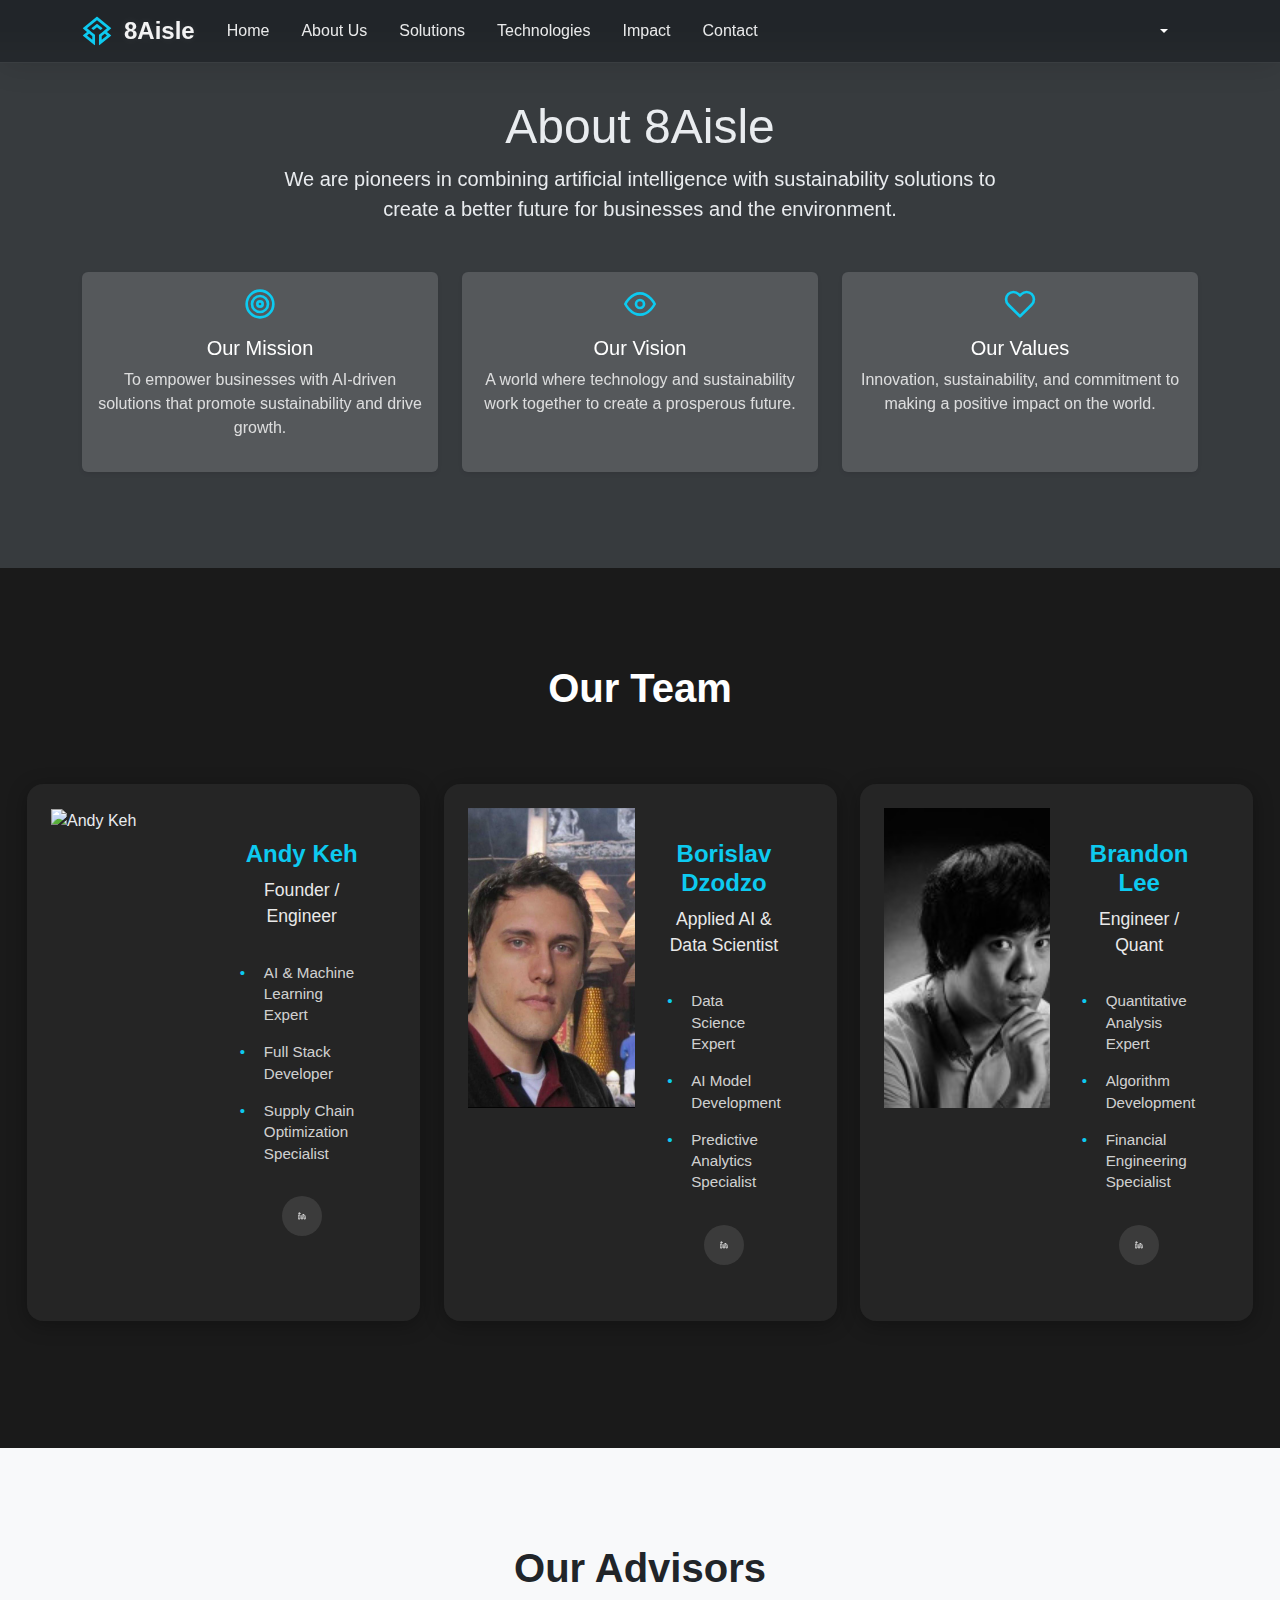
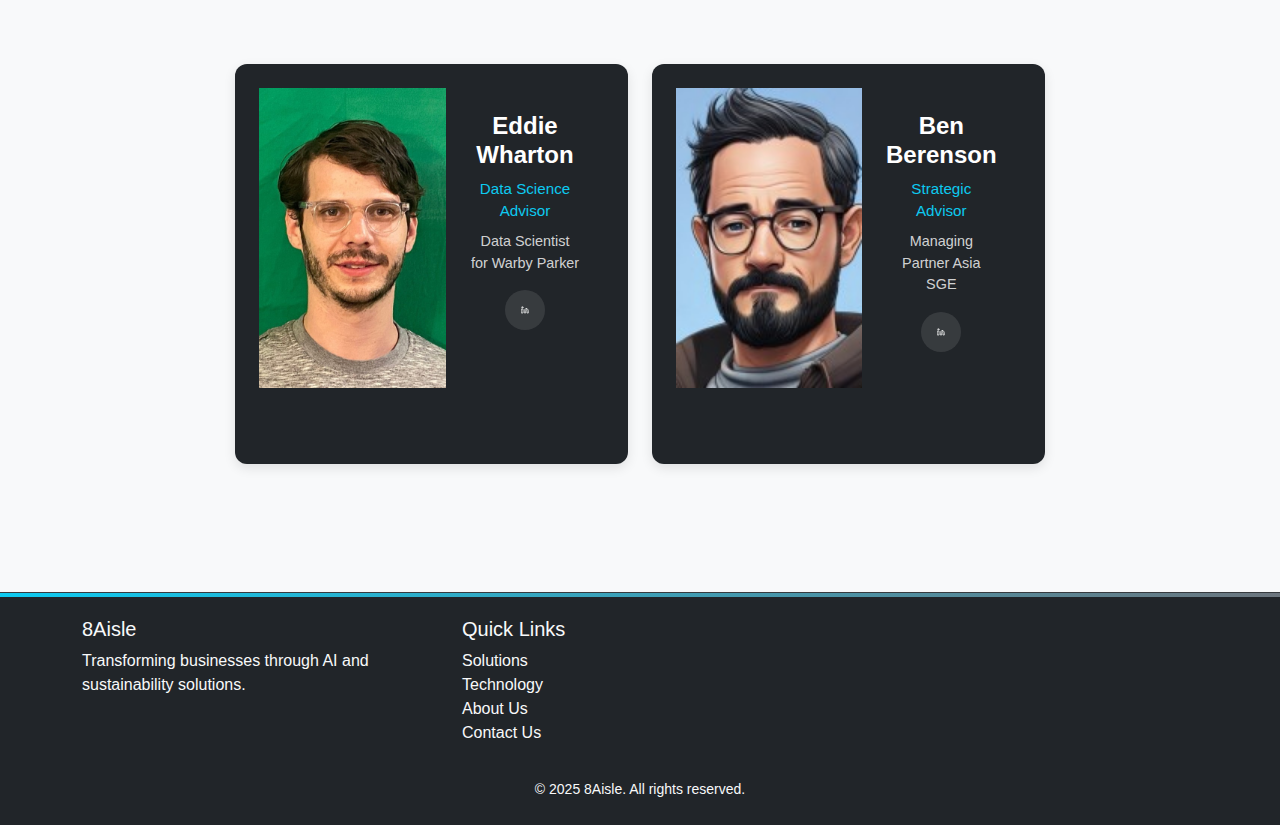
==== commit 8c7d3185: "1" ====
--- a/about.html
+++ b/about.html
@@ -3,19 +3,19 @@
 <head>
     <meta charset="UTF-8">
     <meta name="viewport" content="width=device-width, initial-scale=1.0">
-    <title>Aisle8 - AI & Sustainability Solutions</title>
-    <meta name="description" content="Aisle8 provides cutting-edge AI solutions for sustainable business transformation.">
-    <meta name="keywords" content="AI, Sustainability, Retail Solutions, Supply Chain Optimization, Aisle8">
-    <meta name="author" content="Aisle8">
-    <meta name="description" content="Aisle8 makes sustainability profitable with AI-powered supply chain solutions.">
-    <meta name="keywords" content="Aisle8, AI, sustainability, supply chain, retail, optimization, profitability">
+    <title>8Aisle - AI & Sustainability Solutions</title>
+    <meta name="description" content="8Aisle provides cutting-edge AI solutions for sustainable business transformation.">
+    <meta name="keywords" content="AI, Sustainability, Retail Solutions, Supply Chain Optimization, 8Aisle">
+    <meta name="author" content="8Aisle">
+    <meta name="description" content="8Aisle makes sustainability profitable with AI-powered supply chain solutions.">
+    <meta name="keywords" content="8Aisle, AI, sustainability, supply chain, retail, optimization, profitability">
     <link href="bootstrap.min.css" rel="stylesheet">
     <link rel="stylesheet" href="style.css">
     <link rel="icon" type="image/svg+xml" href="Aisle8-ICON.svg">
     <link rel="shortcut icon" type="image/svg+xml" href="Aisle8-ICON.svg">
     
     <script src="feather.min.js"></script>
-    <script type="module" src="spline-viewer.js"></script>
+    <script  src="spline-viewer.js"></script>
     <script src="chart.js"></script>
     <script src="main.js"></script>
     <script src="animations.js"></script>
@@ -50,8 +50,8 @@
         <nav class="navbar navbar-expand-lg navbar-dark">
             <div class="container">
                 <a class="navbar-brand" href="index.htm">
-                    <img src="Aisle8-ICON.svg" alt="Aisle8 Logo">
-                    <span class="brand-text">Aisle8</span>
+                    <img src="Aisle8-ICON.svg" alt="8Aisle Logo">
+                    <span class="brand-text">8Aisle</span>
                 </a>
                 <button class="navbar-toggler" type="button" data-bs-toggle="collapse" data-bs-target="#navbarNav">
                     <span class="navbar-toggler-icon"></span>
@@ -106,7 +106,7 @@
     <div class="container">
         <!-- About Aisle8 -->
         <div class="text-center mb-5 fade-in">
-            <h1 class="display-5">About Aisle8</h1>
+            <h1 class="display-5">About 8Aisle</h1>
             <p class="lead mx-auto" style="max-width: 750px;">
                 We are pioneers in combining artificial intelligence with sustainability solutions to create a better future for businesses and the environment.
             </p>
@@ -303,7 +303,7 @@
         <div class="container">
             <div class="row">
                 <div class="col-md-4">
-                    <h5>Aisle8</h5>
+                    <h5>8Aisle</h5>
                     <p>Transforming businesses through AI and sustainability solutions.</p>
                 </div>
                 <div class="col-md-4">
@@ -323,7 +323,7 @@
             </div>
             <div class="row mt-3">
                 <div class="col text-center">
-                    <small>&copy; 2025 Aisle8. All rights reserved.</small>
+                    <small>&copy; 2025 8Aisle. All rights reserved.</small>
                 </div>
             </div>
         </div>
